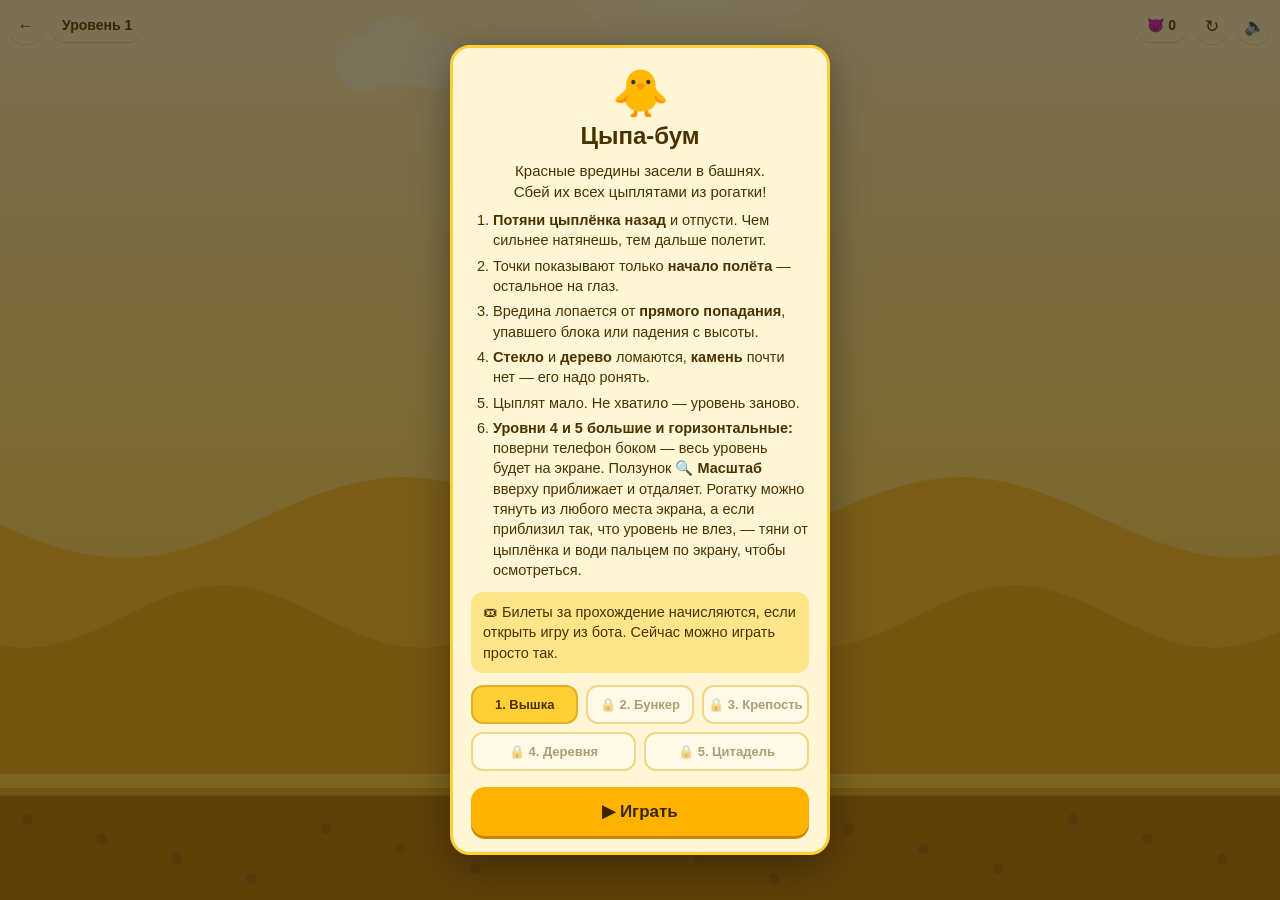
==== game.html @ 36e40406 "Add files via upload" ====
<!doctype html>
<html lang="ru">
<head>
<meta charset="utf-8">
<meta name="viewport" content="width=device-width, initial-scale=1, maximum-scale=1, user-scalable=no">
<title>Цыпа-бум · YooSkins</title>
<script src="https://telegram.org/js/telegram-web-app.js"></script>
<style>
  * { box-sizing: border-box; -webkit-tap-highlight-color: transparent; }
  html, body { margin: 0; height: 100%; overflow: hidden; background: #2b2008; color: #4a3200;
               font: 16px/1.4 -apple-system, "Segoe UI", Roboto, sans-serif; overscroll-behavior: none; }
  #stage { position: fixed; inset: 0; display: flex; align-items: center; justify-content: center; }
  #wrap { position: relative; }
  canvas { display: block; touch-action: none; }
  #hud { position: absolute; top: 8px; left: 8px; right: 8px; display: flex; gap: 6px; align-items: center;
         pointer-events: none; }
  #hud > * { pointer-events: auto; }
  .pill { background: rgba(255, 246, 214, .88); border-radius: 999px; padding: 6px 12px; font-weight: 700; font-size: 14px;
          box-shadow: 0 1px 0 rgba(120, 80, 0, .25); }
  .grow { flex: 1; }
  .zoom { position: absolute; top: 52px; left: 50%; transform: translateX(-50%); display: flex; align-items: center; gap: 6px;
          background: rgba(255, 246, 214, .9); border-radius: 999px; padding: 4px 6px; box-shadow: 0 1px 0 rgba(120, 80, 0, .25); }
  .zoom.hidden { display: none; }
  .zlabel { font-size: 13px; font-weight: 700; white-space: nowrap; }
  .zoom input { width: 120px; accent-color: #ffb300; touch-action: none; }
  .zbtn { width: 30px; height: 30px; border: 0; border-radius: 50%; background: #ffcf33; color: #3a2600; font-size: 20px;
          font-weight: 800; line-height: 1; padding: 0; }
  .ibtn { width: 36px; height: 36px; border: 0; border-radius: 50%; background: rgba(255, 246, 214, .88); font-size: 17px;
          color: #4a3200; box-shadow: 0 1px 0 rgba(120, 80, 0, .25); padding: 0; }
  /* The big levels are played sideways: on a phone held upright the game and its dialogs turn 90° clockwise,
     so the player turns the phone. The sizes come from resize(). */
  body.rot #wrap, body.rot #modal { position: fixed; inset: auto; left: 0; top: 0; width: var(--rw); height: var(--rh);
                                     transform-origin: 0 0; transform: translateX(var(--sw)) rotate(90deg); }
  #modal { position: fixed; inset: 0; background: rgba(43, 32, 8, .62); display: flex; align-items: center;
           justify-content: center; padding: 16px; z-index: 5; }
  #modal.hidden { display: none; }
  .card { width: 100%; max-width: 380px; max-height: 100%; overflow: auto; background: #fff6d6; border-radius: 20px;
          padding: 20px 18px 16px; box-shadow: 0 10px 40px rgba(0, 0, 0, .35); border: 3px solid #ffcf33; }
  .card h1 { margin: 0 0 6px; font-size: 24px; text-align: center; }
  .card p { margin: 8px 0; font-size: 15px; }
  .card ol { margin: 8px 0; padding-left: 22px; font-size: 14.5px; }
  .card li { margin-bottom: 5px; }
  .reward { background: #ffe58a; border-radius: 12px; padding: 10px 12px; font-size: 14.5px; margin: 12px 0; }
  .levels { display: flex; flex-wrap: wrap; gap: 8px; margin: 12px 0; }
  .levels button { flex: 1 1 28%; padding: 10px 4px; border-radius: 12px; border: 2px solid #e2b12a; background: #fff; color: #4a3200;
                   font-size: 13px; font-weight: 700; }
  .levels button.on { background: #ffcf33; }
  .levels button:disabled { opacity: .45; }
  .go { width: 100%; padding: 14px; border: 0; border-radius: 14px; background: #ffb300; color: #3a2600; font-size: 17px;
        font-weight: 800; box-shadow: 0 3px 0 #c98600; margin-top: 4px; }
  .go:active { transform: translateY(2px); box-shadow: 0 1px 0 #c98600; }
  .ghost { width: 100%; padding: 11px; border: 0; background: transparent; color: #8a6200; font-size: 15px; font-weight: 600;
           margin-top: 6px; }
  .big { font-size: 46px; text-align: center; line-height: 1.1; }
  .center { text-align: center; }
</style>
</head>
<body>
<div id="stage"><div id="wrap">
  <canvas id="cv"></canvas>
  <div id="hud">
    <button class="ibtn" id="back" aria-label="Назад">←</button>
    <div class="pill" id="lvl">Уровень 1</div>
    <div class="grow"></div>
    <div class="pill" id="foes">😈 0</div>
    <button class="ibtn" id="restart" aria-label="Заново">↻</button>
    <button class="ibtn" id="snd" aria-label="Звук">🔈</button>
  </div>
  <!-- Zoom for the big levels: a magnifier with − and + around a slider says what it does at a glance. -->
  <div id="zoom" class="zoom hidden">
    <button type="button" class="zbtn" id="zout" aria-label="Отдалить">−</button>
    <label class="zlabel" for="zrange">🔍 Масштаб</label>
    <input type="range" id="zrange" min="50" max="160" step="1" value="80" aria-label="Масштаб">
    <button type="button" class="zbtn" id="zin" aria-label="Приблизить">+</button>
  </div>
</div></div>
<div id="modal"><div class="card" id="card"></div></div>

<script>
"use strict";
// ============================================================================================
// «Цыпа-бум»: a slingshot game. Yellow chicks against red pests on five levels; the last two are wider
// than the screen and the camera moves over them.
// The physics is our own (boxes and circles, sequential impulses with warm starting), so the page
// needs no library. Game is pure logic; the renderer below only reads it.
// ============================================================================================

// ---------- world ----------
const W = 10, H = 13.4, GROUND = 12;                 // world units; the ground's top is y = GROUND; W: the narrow levels' width
const GRAV = 12, DT = 1 / 120, ITER = 8, SLOP = 0.01, BIAS = 0.2;
const ANCHOR = { x: 1.9, y: GROUND - 1.75 }, MAX_PULL = 1.5, V_MAX = 13.5;
const MAT = {
  wood:  { hp: 5,   dens: 2.2, slow: 0.6 },          // slow: speed a chick keeps after smashing through
  stone: { hp: 14,  dens: 5,   slow: 0.35 },
  glass: { hp: 1.6, dens: 1.6, slow: 0.85 },
};
const BIRD = { r: 0.3, m: 1.5 }, FOE = { r: 0.3, m: 0.6, hp: 2.6 };
const HIT_MIN = 1.2;                                 // approach speed below this never hurts

// ---------- physics ----------
const NONE = [];
let bodyIds = 0;
function makeBody(o) {
  const b = Object.assign({ id: ++bodyIds, x: 0, y: 0, ang: 0, vx: 0, vy: 0, av: 0, m: 0, fr: 0.6, hp: Infinity, dead: false }, o);
  let inertia;
  if (b.r) { b.rad = b.r; inertia = 0.5 * b.m * b.r * b.r; }
  else { b.hw = b.w / 2; b.hh = b.h / 2; b.rad = Math.hypot(b.hw, b.hh); inertia = b.m * (b.w * b.w + b.h * b.h) / 12; }
  b.im = b.m > 0 ? 1 / b.m : 0;                      // m = 0: static
  b.ii = b.im ? 1 / inertia : 0;
  return b;
}

// Contacts: {x, y, nx, ny (from A to B), sep, id}.
function circleCircle(A, B) {
  let dx = B.x - A.x, dy = B.y - A.y, d = Math.hypot(dx, dy);
  if (d >= A.r + B.r) return NONE;
  if (d < 1e-6) { dx = 0; dy = -1; d = 1; }
  const nx = dx / d, ny = dy / d;
  return [{ x: A.x + nx * A.r, y: A.y + ny * A.r, nx, ny, sep: d - A.r - B.r, id: 0, Pn: 0, Pt: 0 }];
}

function boxCircle(A, B) {
  const c = Math.cos(A.ang), s = Math.sin(A.ang), dx = B.x - A.x, dy = B.y - A.y;
  const lx = c * dx + s * dy, ly = -s * dx + c * dy;
  let qx = Math.max(-A.hw, Math.min(A.hw, lx)), qy = Math.max(-A.hh, Math.min(A.hh, ly));
  let nx, ny, sep;
  if (qx === lx && qy === ly) {                      // the centre is inside the box: out through the nearest face
    const ex = A.hw - Math.abs(lx), ey = A.hh - Math.abs(ly);
    if (ex < ey) { nx = lx < 0 ? -1 : 1; ny = 0; qx = nx * A.hw; sep = -ex - B.r; }
    else { nx = 0; ny = ly < 0 ? -1 : 1; qy = ny * A.hh; sep = -ey - B.r; }
  } else {
    const ex = lx - qx, ey = ly - qy, d = Math.hypot(ex, ey);
    if (d > B.r) return NONE;
    nx = ex / d; ny = ey / d; sep = d - B.r;
  }
  return [{ x: A.x + c * qx - s * qy, y: A.y + s * qx + c * qy, nx: c * nx - s * ny, ny: s * nx + c * ny, sep, id: 0, Pn: 0, Pt: 0 }];
}

function clip(pts, nx, ny, offset, tag) {
  const out = [], d0 = nx * pts[0].x + ny * pts[0].y - offset, d1 = nx * pts[1].x + ny * pts[1].y - offset;
  if (d0 <= 0) out.push(pts[0]);
  if (d1 <= 0) out.push(pts[1]);
  if (d0 * d1 < 0) {
    const t = d0 / (d0 - d1);
    out.push({ x: pts[0].x + t * (pts[1].x - pts[0].x), y: pts[0].y + t * (pts[1].y - pts[0].y), id: tag * 10 + (d0 > 0 ? pts[0].id : pts[1].id) });
  }
  return out;
}

// Box against box: the axis of least penetration, then the incident edge clipped to the reference face.
function boxBox(A, B) {
  const ca = Math.cos(A.ang), sa = Math.sin(A.ang), cb = Math.cos(B.ang), sb = Math.sin(B.ang);
  const dx = B.x - A.x, dy = B.y - A.y;
  const dAx = ca * dx + sa * dy, dAy = -sa * dx + ca * dy, dBx = cb * dx + sb * dy, dBy = -sb * dx + cb * dy;
  const c1 = Math.abs(ca * cb + sa * sb), c2 = Math.abs(sa * cb - ca * sb);
  const fAx = Math.abs(dAx) - A.hw - (c1 * B.hw + c2 * B.hh), fAy = Math.abs(dAy) - A.hh - (c2 * B.hw + c1 * B.hh);
  if (fAx > 0 || fAy > 0) return NONE;
  const fBx = Math.abs(dBx) - (c1 * A.hw + c2 * A.hh) - B.hw, fBy = Math.abs(dBy) - (c2 * A.hw + c1 * A.hh) - B.hh;
  if (fBx > 0 || fBy > 0) return NONE;

  let axis = 0, sep = fAx, nx = dAx > 0 ? ca : -ca, ny = dAx > 0 ? sa : -sa;
  if (fAy > 0.95 * sep + 0.01 * A.hh) { axis = 1; sep = fAy; nx = dAy > 0 ? -sa : sa; ny = dAy > 0 ? ca : -ca; }
  if (fBx > 0.95 * sep + 0.01 * B.hw) { axis = 2; sep = fBx; nx = dBx > 0 ? cb : -cb; ny = dBx > 0 ? sb : -sb; }
  if (fBy > 0.95 * sep + 0.01 * B.hh) { axis = 3; sep = fBy; nx = dBy > 0 ? -sb : sb; ny = dBy > 0 ? cb : -cb; }

  const ref = axis < 2 ? A : B, inc = axis < 2 ? B : A;
  const fnx = axis < 2 ? nx : -nx, fny = axis < 2 ? ny : -ny;
  const rc = Math.cos(ref.ang), rs = Math.sin(ref.ang);
  let front, snx, sny, sideH;
  if (axis % 2 === 0) { front = ref.x * fnx + ref.y * fny + ref.hw; snx = -rs; sny = rc; sideH = ref.hh; }
  else { front = ref.x * fnx + ref.y * fny + ref.hh; snx = rc; sny = rs; sideH = ref.hw; }
  const side = ref.x * snx + ref.y * sny;

  // The incident edge: the face of the other box that looks at the reference face.
  const ic = Math.cos(inc.ang), is = Math.sin(inc.ang);
  const lnx = -(ic * fnx + is * fny), lny = -(-is * fnx + ic * fny);
  let v;
  if (Math.abs(lnx) > Math.abs(lny)) v = lnx > 0 ? [[inc.hw, -inc.hh, 0], [inc.hw, inc.hh, 1]] : [[-inc.hw, inc.hh, 2], [-inc.hw, -inc.hh, 3]];
  else v = lny > 0 ? [[inc.hw, inc.hh, 1], [-inc.hw, inc.hh, 2]] : [[-inc.hw, -inc.hh, 3], [inc.hw, -inc.hh, 0]];
  let pts = v.map(([px, py, id]) => ({ x: inc.x + ic * px - is * py, y: inc.y + is * px + ic * py, id }));
  pts = clip(pts, -snx, -sny, -side + sideH, 1);
  if (pts.length < 2) return NONE;
  pts = clip(pts, snx, sny, side + sideH, 2);
  if (pts.length < 2) return NONE;

  const out = [];
  for (const p of pts) {
    const s = fnx * p.x + fny * p.y - front;
    if (s <= 0) out.push({ x: p.x - s * fnx, y: p.y - s * fny, nx, ny, sep: s, id: axis * 100 + p.id, Pn: 0, Pt: 0 });
  }
  return out;
}

class World {
  constructor() { this.bodies = []; this.arbs = new Map(); this.stamp = 0; }
  add(b) { this.bodies.push(b); return b; }
  remove(b) {
    this.bodies = this.bodies.filter((x) => x !== b);
    for (const [k, arb] of this.arbs) if (arb.a === b || arb.b === b) this.arbs.delete(k);
  }

  detect() {
    this.stamp++;
    const bs = this.bodies;
    for (let i = 0; i < bs.length; i++) for (let j = i + 1; j < bs.length; j++) {
      let a = bs[i], b = bs[j];
      if (!a.im && !b.im) continue;
      const dx = b.x - a.x, dy = b.y - a.y, rr = a.rad + b.rad;
      if (dx * dx + dy * dy > rr * rr) continue;
      if (a.r && !b.r) { const t = a; a = b; b = t; }                 // a box always goes first
      const cs = a.r ? circleCircle(a, b) : b.r ? boxCircle(a, b) : boxBox(a, b);
      if (!cs.length) continue;
      const key = a.id < b.id ? a.id * 65536 + b.id : b.id * 65536 + a.id;
      let arb = this.arbs.get(key);
      if (!arb) { arb = { a, b, cs, fr: Math.sqrt(a.fr * b.fr) }; this.arbs.set(key, arb); }
      else {
        // Warm start: a contact that is still there keeps its impulses, which is what holds stacks still.
        for (const c of cs) { const o = arb.cs.find((q) => q.id === c.id); if (o) { c.Pn = o.Pn; c.Pt = o.Pt; } }
        arb.cs = cs;
      }
      arb.stamp = this.stamp;
    }
    for (const [k, arb] of this.arbs) if (arb.stamp !== this.stamp) this.arbs.delete(k);
  }

  // Approach speed of every touching pair, before the solver removes it: this is what damage is counted from.
  impacts(cb) {
    for (const arb of this.arbs.values()) {
      const a = arb.a, b = arb.b;
      let s = 0;
      for (const c of arb.cs) {
        const r1x = c.x - a.x, r1y = c.y - a.y, r2x = c.x - b.x, r2y = c.y - b.y;
        const vn = (b.vx - b.av * r2y - a.vx + a.av * r1y) * c.nx + (b.vy + b.av * r2x - a.vy - a.av * r1x) * c.ny;
        if (-vn > s) s = -vn;
      }
      if (s > HIT_MIN) cb(a, b, s);
    }
  }

  solve() {
    const inv = 1 / DT;
    for (const b of this.bodies) if (b.im) { b.vy += GRAV * DT; b.av *= b.r ? 0.992 : 0.9995; }
    for (const arb of this.arbs.values()) {
      const a = arb.a, b = arb.b;
      for (const c of arb.cs) {
        const r1x = c.r1x = c.x - a.x, r1y = c.r1y = c.y - a.y, r2x = c.r2x = c.x - b.x, r2y = c.r2y = c.y - b.y;
        const rn1 = r1x * c.nx + r1y * c.ny, rn2 = r2x * c.nx + r2y * c.ny;
        c.mn = 1 / (a.im + b.im + a.ii * (r1x * r1x + r1y * r1y - rn1 * rn1) + b.ii * (r2x * r2x + r2y * r2y - rn2 * rn2));
        const tx = c.ny, ty = -c.nx, rt1 = r1x * tx + r1y * ty, rt2 = r2x * tx + r2y * ty;
        c.mt = 1 / (a.im + b.im + a.ii * (r1x * r1x + r1y * r1y - rt1 * rt1) + b.ii * (r2x * r2x + r2y * r2y - rt2 * rt2));
        c.bias = -BIAS * inv * Math.min(0, c.sep + SLOP);
        const px = c.Pn * c.nx + c.Pt * tx, py = c.Pn * c.ny + c.Pt * ty;
        a.vx -= a.im * px; a.vy -= a.im * py; a.av -= a.ii * (r1x * py - r1y * px);
        b.vx += b.im * px; b.vy += b.im * py; b.av += b.ii * (r2x * py - r2y * px);
      }
    }
    for (let it = 0; it < ITER; it++) for (const arb of this.arbs.values()) {
      const a = arb.a, b = arb.b;
      for (const c of arb.cs) {
        const { r1x, r1y, r2x, r2y, nx, ny } = c, tx = ny, ty = -nx;
        let dvx = b.vx - b.av * r2y - a.vx + a.av * r1y, dvy = b.vy + b.av * r2x - a.vy - a.av * r1x;
        let dPn = c.mn * (-(dvx * nx + dvy * ny) + c.bias);
        const pn0 = c.Pn; c.Pn = Math.max(pn0 + dPn, 0); dPn = c.Pn - pn0;
        let px = dPn * nx, py = dPn * ny;
        a.vx -= a.im * px; a.vy -= a.im * py; a.av -= a.ii * (r1x * py - r1y * px);
        b.vx += b.im * px; b.vy += b.im * py; b.av += b.ii * (r2x * py - r2y * px);
        dvx = b.vx - b.av * r2y - a.vx + a.av * r1y; dvy = b.vy + b.av * r2x - a.vy - a.av * r1x;
        let dPt = c.mt * -(dvx * tx + dvy * ty);
        const maxPt = arb.fr * c.Pn, pt0 = c.Pt; c.Pt = Math.max(-maxPt, Math.min(maxPt, pt0 + dPt)); dPt = c.Pt - pt0;
        px = dPt * tx; py = dPt * ty;
        a.vx -= a.im * px; a.vy -= a.im * py; a.av -= a.ii * (r1x * py - r1y * px);
        b.vx += b.im * px; b.vy += b.im * py; b.av += b.ii * (r2x * py - r2y * px);
      }
    }
    for (const b of this.bodies) if (b.im) { b.x += b.vx * DT; b.y += b.vy * DT; b.ang += b.av * DT; }
  }
}

// ---------- levels ----------
// Heights are above the ground. P: a post standing at `base`, B: a beam lying at `base`, C: a cube.
const P = (mat, x, base, h = 1.2) => [mat, x, base + h / 2, 0.24, h];
const B = (mat, x, base, w) => [mat, x, base + 0.12, w, 0.24];
const C = (mat, x, base, s = 0.5) => [mat, x, base + s / 2, s, s];
// Tuned by playing them with simulate(). Known wins, [angle, power] per chick:
//   1: [[2,0.89],[38,1]]   2: [[6,0.89],[18,0.78]]   3: [[26,1],[54,0.89],[50,0.89]]
//   4: [[17,1],[29,0.835],[8,0.78],[20,1],[41,1]]   5: [[80,0.829],[26,0.835],[35,1],[23,0.89],[17,0.835],[68,1]]
// Random shooting wins the small ones about one try in a hundred or less. Changing a level? Check it the same way.
const LEVELS = [
  { name: "Вышка", birds: 3,
    statics: [[4.4, 0, 0.5, 0.7], [8.7, 2.85, 1.6, 0.3]],              // x, bottom, width, height
    blocks: [P("wood", 5.4, 0), P("wood", 6.6, 0), B("wood", 6.0, 1.2, 1.7),
             P("stone", 5.5, 1.44), P("wood", 6.5, 1.44), B("wood", 6.0, 2.64, 1.5), C("stone", 6.0, 2.88),
             P("wood", 8.2, 3.15)],
    foes: [[6.0, 0], [6.0, 1.44], [8.95, 3.15]] },                     // x, height of the feet
  { name: "Бункер", birds: 4,
    statics: [[4.2, 0, 0.7, 1.2]],
    blocks: [P("stone", 5.0, 0), P("stone", 6.4, 0), B("wood", 5.7, 1.2, 1.9),
             P("stone", 5.2, 1.44), P("wood", 6.2, 1.44), B("wood", 5.7, 2.64, 1.5), C("stone", 5.7, 2.88),
             P("glass", 8.0, 0), P("glass", 8.8, 0), B("wood", 8.4, 1.2, 1.2),
             P("wood", 8.0, 1.44), P("wood", 8.8, 1.44), B("wood", 8.4, 2.64, 1.2), C("stone", 8.4, 2.88)],
    foes: [[5.7, 0], [5.7, 1.44], [8.4, 0], [8.4, 1.44]] },
  { name: "Крепость", birds: 4,
    statics: [[8.9, 0, 2.2, 3.0], [7.95, 3.0, 0.3, 0.5], [6.0, 3.25, 1.8, 0.3], [6.8, 0, 0.3, 1.4]],
    blocks: [P("stone", 8.55, 3.0), P("stone", 9.65, 3.0), B("wood", 9.1, 4.2, 1.5),
             P("wood", 5.6, 0), P("wood", 6.4, 0), B("wood", 6.0, 1.2, 1.2),
             C("stone", 4.8, 0), C("stone", 4.8, 0.5), C("stone", 4.8, 1.0), C("stone", 4.8, 1.5), C("stone", 4.8, 2.0), C("wood", 4.8, 2.5),
             C("glass", 5.6, 3.55)],
    foes: [[9.1, 3.0], [6.0, 1.44], [7.38, 0], [6.3, 3.55]] },
  // The big ones: two to three screens wide, three times the blocks and pests, a stronger slingshot to reach.
  { name: "Деревня", birds: 6, width: 22, power: 1.3,
    statics: [[12.0, 0, 2.6, 1.0], [21.2, 3.5, 1.2, 0.3]],
    blocks: [// a house
             P("wood", 6.8, 0), P("wood", 8.2, 0), B("wood", 7.5, 1.2, 1.7),
             P("glass", 6.9, 1.44), P("glass", 8.1, 1.44), B("wood", 7.5, 2.64, 1.5), C("stone", 7.5, 2.88),
             // a three-storey tower on the hill
             P("stone", 11.2, 1.0), P("stone", 12.8, 1.0), B("wood", 12.0, 2.2, 1.9),
             P("stone", 11.4, 2.44), P("wood", 12.6, 2.44), B("wood", 12.0, 3.64, 1.5),
             P("wood", 11.6, 3.88, 1.0), P("wood", 12.4, 3.88, 1.0), B("wood", 12.0, 4.88, 1.1), C("glass", 12.0, 5.12),
             // a long hall with a stone roof beam
             P("wood", 16.2, 0), P("stone", 17.4, 0), P("wood", 18.6, 0), P("stone", 19.8, 0),
             B("wood", 16.8, 1.2, 1.5), B("wood", 19.2, 1.2, 1.5), B("stone", 18.0, 1.44, 3.9),
             P("glass", 16.8, 1.68), P("glass", 19.2, 1.68), B("wood", 18.0, 2.88, 3.0), C("stone", 18.0, 3.12)],
    foes: [[7.5, 0], [7.5, 1.44], [12.0, 1.0], [12.0, 2.44], [12.0, 3.88],
           [16.8, 0], [19.2, 0], [18.0, 1.68], [21.2, 3.8]] },
  { name: "Цитадель", birds: 7, width: 25, power: 1.3,
    statics: [[13.0, 0, 4.0, 0.6], [18.9, 0, 0.6, 2.2], [18.9, 2.2, 1.8, 0.3]],
    blocks: [// the outer wall and a shelter behind it
             C("stone", 6.5, 0), C("stone", 6.5, 0.5), C("stone", 6.5, 1.0), C("stone", 6.5, 1.5), B("wood", 6.5, 2.0, 0.9),
             P("wood", 7.1, 0, 0.9), P("wood", 8.1, 0, 0.9), B("wood", 7.6, 0.9, 1.3),
             // the keep: three floors on a stone base
             P("stone", 11.3, 0.6), P("stone", 12.4, 0.6), P("wood", 13.6, 0.6), P("stone", 14.7, 0.6),
             B("stone", 11.85, 1.8, 1.35), B("stone", 14.15, 1.8, 1.35), B("wood", 13.0, 2.04, 3.6),
             P("wood", 11.6, 2.28), P("glass", 12.6, 2.28), P("glass", 13.4, 2.28), P("wood", 14.4, 2.28),
             B("wood", 12.1, 3.48, 1.2), B("wood", 13.9, 3.48, 1.2), B("stone", 13.0, 3.72, 3.0),
             P("stone", 12.4, 3.96), P("stone", 13.6, 3.96), B("wood", 13.0, 5.16, 1.5), C("glass", 13.0, 5.4),
             // a stone block hiding a pest in the gap
             C("stone", 16.4, 0), C("stone", 16.4, 0.5),
             // a lookout on the pillar
             P("wood", 18.3, 2.5), P("wood", 19.5, 2.5), B("stone", 18.9, 3.7, 1.5),
             // the back hut
             P("wood", 21.6, 0), P("wood", 23.0, 0), B("wood", 22.3, 1.2, 1.7), C("stone", 21.8, 1.44), C("stone", 22.8, 1.44)],
    foes: [[6.5, 2.24], [7.6, 0], [11.85, 0.6], [13.0, 0.6], [14.15, 0.6], [12.1, 2.28], [13.9, 2.28], [13.0, 3.96],
           [17.0, 0], [18.9, 2.5], [22.3, 0]] },
];

// ---------- game logic ----------
class Game {
  constructor(idx) {
    const L = LEVELS[idx];
    this.idx = idx; this.t = 0; this.state = "play";
    this.width = L.width || W;                       // a wide level is longer than the screen
    this.vmax = V_MAX * (L.power || 1);              // and has a stronger slingshot to reach its far end
    this.world = new World(); this.blocks = []; this.foes = []; this.birds = []; this.statics = [];
    this.birdsLeft = L.birds; this.lastLaunch = -9; this.events = []; this.dead = [];
    this.calm = 0; this.over = 0; this.winT = 0;
    const w = this.world;
    w.add(makeBody({ kind: "ground", x: this.width / 2, y: GROUND + 1, w: this.width + 12, h: 2, fr: 0.8 }));
    for (const [x, bottom, bw, bh] of L.statics) this.statics.push(w.add(makeBody({ kind: "ledge", x, y: GROUND - bottom - bh / 2, w: bw, h: bh, fr: 0.8 })));
    for (const [mat, x, gy, bw, bh] of L.blocks) {
      const m = MAT[mat];
      this.blocks.push(w.add(makeBody({ kind: "block", mat, x, y: GROUND - gy, w: bw, h: bh, m: bw * bh * m.dens, hp: m.hp, maxHp: m.hp })));
    }
    for (const [x, base] of L.foes) this.foes.push(w.add(makeBody({ kind: "foe", x, y: GROUND - base - FOE.r, r: FOE.r, m: FOE.m, hp: FOE.hp, maxHp: FOE.hp })));
    // Let the towers settle before the first shot; nothing gets hurt while they do.
    for (let i = 0; i < 120; i++) { w.detect(); w.solve(); }
    for (const b of w.bodies) { b.vx = b.vy = b.av = 0; }
  }

  canShoot() { return this.state === "play" && this.birdsLeft > 0 && this.t - this.lastLaunch > 0.6 && this.birds.every((b) => b.hitAt); }

  launch(vx, vy, x, y) {
    if (!this.canShoot()) return null;
    this.birdsLeft--; this.lastLaunch = this.t;
    const bird = this.world.add(makeBody({ kind: "bird", x, y: Math.min(y, GROUND - BIRD.r - 0.02), r: BIRD.r, m: BIRD.m, fr: 0.5, vx, vy, slowFor: 0 }));
    this.birds.push(bird);
    this.events.push({ type: "launch", x, y });
    return bird;
  }

  hit(a, b, s) {
    const base = (s - HIT_MIN) / (a.im + b.im);
    this.hurt(a, base, b); this.hurt(b, base, a);
    if (s > 2.5) this.events.push({ type: "hit", s, x: (a.r ? a.x : b.x), y: (a.r ? a.y : b.y) });
  }

  hurt(x, d, other) {
    if (x.hp === Infinity || x.dead) return;
    if (!other.im) d *= 0.6;                          // the ground is softer than a flying chick
    x.hp -= d;
    if (x.hp > 0) return;
    x.dead = true; this.dead.push(x);
    if (x.kind === "block" && other.im) { const k = MAT[x.mat].slow; other.vx *= k; other.vy *= k; }  // smashing through costs speed
  }

  kill(x) {
    this.world.remove(x);
    if (x.kind === "block") { this.blocks = this.blocks.filter((q) => q !== x); this.events.push({ type: "break", x: x.x, y: x.y, mat: x.mat, w: x.w, h: x.h }); }
    else if (x.kind === "foe") { this.foes = this.foes.filter((q) => q !== x); this.events.push({ type: "pop", x: x.x, y: x.y }); }
    else if (x.kind === "bird") { this.birds = this.birds.filter((q) => q !== x); this.events.push({ type: "poof", x: x.x, y: x.y }); }
  }

  maxSpeed() {
    let m = 0;
    for (const b of this.world.bodies) if (b.im) { const s = Math.abs(b.vx) + Math.abs(b.vy) + Math.abs(b.av) * 0.3; if (s > m) m = s; }
    return m;
  }

  step() {
    if (this.state !== "play") return;
    const w = this.world;
    this.t += DT;
    w.detect();
    for (const arb of w.arbs.values()) {
      if (arb.a.kind === "bird" && !arb.a.hitAt) arb.a.hitAt = this.t;
      if (arb.b.kind === "bird" && !arb.b.hitAt) arb.b.hitAt = this.t;
    }
    w.impacts((a, b, s) => this.hit(a, b, s));
    // Broken things leave before the solver runs, so a chick flies on through what it smashed.
    if (this.dead.length) { for (const x of this.dead) this.kill(x); this.dead = []; }
    w.solve();
    // Rolling resistance: a pest that has almost stopped stops, instead of creeping off its ledge for half a minute.
    for (const f of this.foes) if (Math.abs(f.vx) + Math.abs(f.av * f.r) < 0.25 && Math.abs(f.vy) < 0.25) { f.vx *= 0.85; f.av *= 0.85; }

    for (const b of w.bodies) {
      if (!b.im) continue;
      const out = b.x < -1.5 || b.x > this.width + 1.5 || b.y > H + 1;
      if (b.kind === "bird") {
        if (b.hitAt) b.slowFor = Math.hypot(b.vx, b.vy) < 0.4 ? b.slowFor + DT : 0;
        if (out || (b.hitAt && (this.t - b.hitAt > 5 || b.slowFor > 0.8))) this.dead.push(b);
      } else if (out) this.dead.push(b);
    }
    if (this.dead.length) { for (const x of this.dead) this.kill(x); this.dead = []; }

    if (!this.foes.length) { this.winT += DT; if (this.winT > 1) this.state = "won"; return; }
    if (!this.birdsLeft && !this.birds.length) {
      this.over += DT;
      this.calm = this.maxSpeed() < 0.25 ? this.calm + DT : 0;
      if (this.calm > 1 || this.over > 7) this.state = "lost";
    }
  }
}

// A shot by angle (degrees above the horizon) and power 0..1, the way the slingshot gives it.
function shotOf(deg, power, vmax = V_MAX) {
  const a = deg * Math.PI / 180, c = Math.cos(a), s = Math.sin(a);
  return { vx: c * power * vmax, vy: -s * power * vmax, x: ANCHOR.x - c * power * MAX_PULL, y: ANCHOR.y + s * power * MAX_PULL };
}

// Plays a level without drawing: used to check that the levels can be won (and are not too easy).
function simulate(idx, shots) {
  const g = new Game(idx);
  for (const [deg, power] of shots) {
    if (g.state !== "play" || !g.birdsLeft) break;
    for (let i = 0; i < 240 && !g.canShoot(); i++) g.step();
    const s = shotOf(deg, power, g.vmax);
    g.launch(s.vx, s.vy, s.x, s.y);
    let calm = 0;
    for (let i = 0; i < 120 * 14 && g.state === "play"; i++) {
      g.step();
      if (!g.birds.length) { calm = g.maxSpeed() < 0.25 ? calm + 1 : 0; if (calm > 90) break; }
    }
  }
  for (let i = 0; i < 120 * 9 && g.state === "play" && !g.birdsLeft; i++) g.step();
  return { state: g.state, foes: g.foes.length, blocks: g.blocks.length, birdsLeft: g.birdsLeft };
}
window.__sim = { simulate, LEVELS, Game };

// ============================================================================================
// Page: Telegram, the bot's API, sound, drawing, input.
// ============================================================================================
const tg = window.Telegram && window.Telegram.WebApp;
const inTelegram = Boolean(tg && tg.platform && tg.platform !== "unknown");
const $ = (id) => document.getElementById(id);
const params = new URLSearchParams(location.search);
const BOT = params.get("bot") || "YooStonkBot";

// The bot's address, the same rule as on the main page: only our own kinds of address are accepted.
const DEFAULT_API = "https://posh-cauterize-buffing.ngrok-free.dev";
const API_HOSTS = [/\.ngrok-free\.(dev|app)$/, /\.ngrok\.(app|io|dev)$/, /\.duckdns\.org$/];
const API = (() => {
  try {
    const u = new URL(params.get("api") || DEFAULT_API);
    if (u.protocol === "https:" && !u.username && !u.password && API_HOSTS.some((re) => re.test(u.hostname))) return u.origin;
  } catch (e) { /* not an address: use the default */ }
  return DEFAULT_API;
})();
const signed = Boolean(inTelegram && tg.initData);

// state: what the bot knows (is there a giveaway, how far the player got in it, were the tickets given). null: no answer.
async function api(action, level) {
  if (!signed) return null;
  const ctrl = new AbortController(), timer = setTimeout(() => ctrl.abort(), 8000);
  try {
    const r = await fetch(API + "/api/game", {
      method: "POST", signal: ctrl.signal,
      headers: { "Content-Type": "application/json", "ngrok-skip-browser-warning": "1" },
      body: JSON.stringify({ initData: tg.initData, action, level }),
    });
    const data = await r.json();
    return data && !data.error ? data : null;
  } catch (e) {
    return null;
  } finally {
    clearTimeout(timer);
  }
}

const store = {
  get(key, def) { try { const v = localStorage.getItem(key); return v === null ? def : v; } catch (e) { return def; } },
  set(key, value) { try { localStorage.setItem(key, value); } catch (e) { /* private mode: the game works without it */ } },
};

// ---------- sound: a barely audible generated tune and soft effects, one switch for both ----------
const AUDIO = (() => {
  let ctx = null, music = null, sfx = null, timer = null, beat = 0, lastHit = 0;
  let on = store.get("cb_sound", "1") !== "0";
  const NOTES = [261.63, 293.66, 329.63, 392.0, 440.0, 523.25, 587.33];     // C major pentatonic
  function tone(bus, freq, at, dur, gain, type = "sine", to = null) {
    const o = ctx.createOscillator(), g = ctx.createGain();
    o.type = type; o.frequency.setValueAtTime(freq, at);
    if (to) o.frequency.exponentialRampToValueAtTime(to, at + dur);
    g.gain.setValueAtTime(0.0001, at);
    g.gain.linearRampToValueAtTime(gain, at + Math.min(0.4, dur * 0.3));
    g.gain.exponentialRampToValueAtTime(0.0001, at + dur);
    o.connect(g); g.connect(bus); o.start(at); o.stop(at + dur + 0.05);
  }
  function tick() {
    if (!ctx || ctx.state !== "running") return;
    const at = ctx.currentTime + 0.05;
    if (beat % 4 === 0) tone(music, beat % 8 === 0 ? 130.81 : 110, at, 7, 0.5);                // a slow low drone
    if (Math.random() < 0.8) tone(music, NOTES[Math.floor(Math.random() * NOTES.length)], at, 3.4, 0.6);
    if (Math.random() < 0.25) tone(music, NOTES[Math.floor(Math.random() * 4)] * 2, at + 0.9, 2.6, 0.3);
    beat++;
  }
  function start() {
    if (ctx) { if (on) ctx.resume(); return; }
    const AC = window.AudioContext || window.webkitAudioContext;
    if (!AC) return;
    ctx = new AC();
    music = ctx.createGain(); music.gain.value = 0.028;       // background: almost not there
    sfx = ctx.createGain(); sfx.gain.value = 0.16;
    const soft = ctx.createBiquadFilter(); soft.type = "lowpass"; soft.frequency.value = 1400;
    music.connect(soft); soft.connect(ctx.destination); sfx.connect(ctx.destination);
    timer = setInterval(tick, 1700);
    if (!on) ctx.suspend(); else tick();
  }
  function play(kind, power = 1) {
    if (!ctx || !on || ctx.state !== "running") return;
    const at = ctx.currentTime;
    if (kind === "launch") tone(sfx, 520, at, 0.22, 0.5, "sine", 170);
    else if (kind === "pop") { tone(sfx, 320, at, 0.14, 0.7, "sine", 760); tone(sfx, 900, at + 0.05, 0.1, 0.25, "triangle"); }
    else if (kind === "break") tone(sfx, power, at, 0.13, 0.5, "square", power * 0.5);
    else if (kind === "poof") tone(sfx, 240, at, 0.18, 0.3, "sine", 120);
    else if (kind === "hit") { if (at - lastHit < 0.07) return; lastHit = at; tone(sfx, 95, at, 0.12, Math.min(0.9, 0.2 + power * 0.07), "triangle", 60); }
    else if (kind === "win") [523.25, 659.25, 783.99, 1046.5].forEach((f, i) => tone(sfx, f, at + i * 0.12, 0.35, 0.5, "triangle"));
    else if (kind === "lose") [392, 329.63, 261.63].forEach((f, i) => tone(sfx, f, at + i * 0.18, 0.4, 0.4, "sine"));
  }
  function toggle() {
    on = !on; store.set("cb_sound", on ? "1" : "0");
    if (ctx) { if (on) ctx.resume(); else ctx.suspend(); }
    return on;
  }
  document.addEventListener("visibilitychange", () => { if (ctx) { if (document.hidden) ctx.suspend(); else if (on) ctx.resume(); } });
  return { start, play, toggle, isOn: () => on };
})();

// ---------- drawing ----------
const cv = $("cv"), cx = cv.getContext("2d");
let scale = 30, skyTop = 0, viewW = W, dpr = 1, game = null, paused = true, drag = null, trail = [], oldTrail = [], parts = [], ended = false, lastTs = 0, acc = 0;
const BIG_VIEW_H = 9.4;       // world height a big level shows at least: its tallest tower and some sky
const PULL_PX = 120;          // on a big level (drawn small) the full pull takes this many screen pixels of finger
const ZOOM_MIN = 0.5, ZOOM_MAX = 1.6, ZOOM_STEP = 0.1;
let zoom = Math.min(ZOOM_MAX, Math.max(ZOOM_MIN, parseFloat(store.get("cb_zoom", "0.8")) || 0.8));   // big levels; remembered
let menu = true;              // the level list is up: always upright
let rotated = false;          // a big level on an upright phone: drawn turned 90°, the player turns the phone

// Is the phone itself upright? Asked of the device, not of the window: Telegram first opens the game in a
// half-height sheet that can be wider than tall, and the big level must turn at once, not after it expands.
function phoneUpright() {
  const type = screen.orientation && screen.orientation.type;
  if (type) return type.startsWith("portrait");
  if (typeof window.orientation === "number") return Math.abs(window.orientation) !== 90;
  return innerHeight > innerWidth;
}

function resize() {
  rotated = Boolean(!menu && game && game.width > W && phoneUpright());
  document.body.classList.toggle("rot", rotated);
  const vw = rotated ? innerHeight : innerWidth, vh = rotated ? innerWidth : innerHeight;   // the game's own screen
  const st = document.body.style;
  st.setProperty("--rw", vw + "px"); st.setProperty("--rh", vh + "px"); st.setProperty("--sw", innerWidth + "px");
  // A big level fits whole: its full width, and at least BIG_VIEW_H of height above the ground's bottom (the towers
  // and the sky over them), so there is nothing to scroll. The small ones: upright a phone sees W units across;
  // sideways it sees 10 units of height, the lower part of the sky.
  // The player's zoom scales that: 1 is "fits exactly", less shows more around it, more zooms in (then the camera moves).
  const big = Boolean(!menu && game && game.width > W);
  if (big) scale = Math.min(vw / (game.width + 0.4), vh / BIG_VIEW_H) * zoom;
  else scale = Math.min(vw / W, vh / (vw > vh ? 10 : H));
  $("zoom").classList.toggle("hidden", !big);
  skyTop = H - vh / scale;                           // the top of the screen in world units
  viewW = vw / scale;
  dpr = Math.min(window.devicePixelRatio || 1, 2.5);
  cv.style.width = vw + "px"; cv.style.height = vh + "px";
  cv.width = Math.round(vw * dpr); cv.height = Math.round(vh * dpr);
  CAM.clamp();
}

// A touch in the game's own screen pixels: turned back when the game is drawn turned.
function screenPoint(e) {
  if (rotated) return { x: e.clientY, y: innerWidth - e.clientX };
  const r = cv.getBoundingClientRect();
  return { x: e.clientX - r.left, y: e.clientY - r.top };
}

// ---------- camera: a wide level is shown a screen at a time ----------
// At the start it flies over the whole level and back to the slingshot; it follows a chick in flight,
// returns to the slingshot when the next one is ready; a finger dragged away from the slingshot looks around.
const CAM = {
  x: 0, intro: 0, introFrom: 0, lookedAt: -9, goneAt: -9, hadBird: false,
  wide() { return game && game.width > viewW + 0.01; },
  max() { return game ? Math.max(0, game.width - viewW) : 0; },
  clamp() { this.x = this.wide() ? Math.max(0, Math.min(this.max(), this.x)) : (game ? (game.width - viewW) / 2 : 0); },
  start() { this.lookedAt = -9; this.goneAt = -9; this.hadBird = false; this.intro = this.wide() ? 3.4 : 0; this.x = this.max(); this.clamp(); },
  skip() { this.intro = 0; },
  update(dt, now) {
    if (!this.wide()) { this.clamp(); return; }
    if (this.intro > 0) {                            // hold on the castle a moment, then glide to the slingshot
      this.intro = Math.max(0, this.intro - dt);
      const k = Math.min(1, Math.max(0, (2.2 - this.intro) / 2.2));
      this.x = this.max() * (1 - k * k * (3 - 2 * k));
      return;
    }
    const bird = game.birds[game.birds.length - 1];
    if (this.hadBird && !bird) this.goneAt = now;
    this.hadBird = Boolean(bird);
    let target = this.x;
    if (bird) target = bird.x - viewW * 0.38;
    else if (game.canShoot() && now - this.goneAt > 1.6 && now - this.lookedAt > 2.5) target = 0;
    if (drag && drag.pan) target = this.x;
    this.x += (target - this.x) * Math.min(1, dt * (bird ? 6 : 3));
    this.clamp();
  },
};

function rr(x, y, w, h, r) {
  cx.beginPath(); cx.moveTo(x + r, y); cx.arcTo(x + w, y, x + w, y + h, r); cx.arcTo(x + w, y + h, x, y + h, r);
  cx.arcTo(x, y + h, x, y, r); cx.arcTo(x, y, x + w, y, r); cx.closePath();
}

// Drawn in world units with the camera applied; the sun stays put on the screen, clouds and hills move slower
// than the ground, so a wide level feels deep.
function drawBack(t) {
  const x0 = CAM.x, x1 = CAM.x + viewW;
  const sky = cx.createLinearGradient(0, skyTop, 0, GROUND);
  sky.addColorStop(0, "#fff7cf"); sky.addColorStop(0.55, "#ffe680"); sky.addColorStop(1, "#ffd24a");
  cx.fillStyle = sky; cx.fillRect(x0, skyTop, viewW, H - skyTop);
  // sun
  cx.save(); cx.translate(x0 + Math.min(viewW - 2.3, 7.7), 2.6);
  cx.fillStyle = "rgba(255, 255, 255, .35)"; cx.beginPath(); cx.arc(0, 0, 1.5, 0, 7); cx.fill();
  cx.fillStyle = "#fffbe6"; cx.beginPath(); cx.arc(0, 0, 0.95, 0, 7); cx.fill();
  cx.restore();
  // clouds
  cx.fillStyle = "rgba(255, 253, 240, .8)";
  for (const [c0, y, s, v] of [[1.5, 2.2, 1, 0.05], [5.5, 4.1, 0.75, 0.035], [8.5, 5.6, 0.6, 0.06]]) {
    const span = viewW + 3, off = ((c0 + t * v - CAM.x * 0.3) % span + span) % span;
    const x = x0 + off - 1.5;
    cx.beginPath(); cx.arc(x, y, 0.42 * s, 0, 7); cx.arc(x + 0.5 * s, y - 0.18 * s, 0.52 * s, 0, 7); cx.arc(x + 1.05 * s, y, 0.4 * s, 0, 7); cx.fill();
  }
  // hills
  for (const [base, amp, len, color, par] of [[9.6, 0.9, 3.1, "#ffc233", 0.5], [10.6, 0.7, 2.2, "#f2ad1c", 0.75]]) {
    cx.fillStyle = color; cx.beginPath(); cx.moveTo(x0, GROUND);
    for (let x = x0; x <= x1 + 0.25; x += 0.25) {
      const hx = x - CAM.x * (1 - par);
      cx.lineTo(x, base - Math.sin(hx / len * Math.PI + base) * amp * 0.5 - amp * 0.5);
    }
    cx.lineTo(x1 + 0.25, GROUND); cx.closePath(); cx.fill();
  }
  // ground
  cx.fillStyle = "#b9770e"; cx.fillRect(x0, GROUND, viewW, H - GROUND);
  cx.fillStyle = "#ffd84d"; cx.fillRect(x0, GROUND, viewW, 0.16);
  cx.fillStyle = "#e9b423"; cx.fillRect(x0, GROUND + 0.16, viewW, 0.08);
  cx.fillStyle = "rgba(90, 50, 0, .22)";
  for (let i = Math.floor(x0 / 0.83) - 1; i * 0.83 < x1 + 1; i++) {
    const k = ((i % 14) + 14) % 14;
    cx.beginPath(); cx.arc(i * 0.83 + 0.3, GROUND + 0.5 + (k * 37 % 7) * 0.11, 0.06, 0, 7); cx.fill();
  }
}

function drawLedge(b) {
  cx.fillStyle = "#a9690f"; rr(b.x - b.hw, b.y - b.hh, b.w, b.h, 0.06); cx.fill();
  cx.fillStyle = "#ffd84d"; rr(b.x - b.hw, b.y - b.hh, b.w, 0.12, 0.06); cx.fill();
}

const SKIN = {
  wood: ["#e3a336", "#8f5c12", "#c4841f"], stone: ["#a39a8a", "#5f5747", "#8a8172"], glass: ["rgba(255, 250, 215, .62)", "#d9b93c", "rgba(255, 255, 255, .7)"],
};
function drawBlock(b) {
  const [fill, stroke, line] = SKIN[b.mat];
  cx.save(); cx.translate(b.x, b.y); cx.rotate(b.ang);
  cx.fillStyle = fill; cx.strokeStyle = stroke; cx.lineWidth = 0.035;
  rr(-b.hw, -b.hh, b.w, b.h, 0.04); cx.fill(); cx.stroke();
  cx.strokeStyle = line; cx.lineWidth = 0.02; cx.beginPath();
  if (b.mat === "glass") { cx.moveTo(-b.hw * 0.5, -b.hh * 0.7); cx.lineTo(b.hw * 0.1, -b.hh * 0.7); }
  else if (b.w > b.h) { cx.moveTo(-b.hw * 0.8, -b.hh * 0.3); cx.lineTo(b.hw * 0.8, -b.hh * 0.3); cx.moveTo(-b.hw * 0.6, b.hh * 0.35); cx.lineTo(b.hw * 0.7, b.hh * 0.35); }
  else { cx.moveTo(-b.hw * 0.3, -b.hh * 0.8); cx.lineTo(-b.hw * 0.3, b.hh * 0.8); cx.moveTo(b.hw * 0.35, -b.hh * 0.6); cx.lineTo(b.hw * 0.35, b.hh * 0.7); }
  cx.stroke();
  if (b.hp < b.maxHp * 0.62) {                       // cracks
    cx.strokeStyle = stroke; cx.lineWidth = 0.025; cx.beginPath();
    cx.moveTo(-b.hw * 0.7, -b.hh * 0.2); cx.lineTo(-b.hw * 0.1, b.hh * 0.1); cx.lineTo(b.hw * 0.2, -b.hh * 0.3); cx.lineTo(b.hw * 0.75, b.hh * 0.25);
    if (b.hp < b.maxHp * 0.3) { cx.moveTo(-b.hw * 0.1, b.hh * 0.1); cx.lineTo(-b.hw * 0.3, b.hh * 0.8); }
    cx.stroke();
  }
  cx.restore();
}

function drawBird(x, y, ang, r, look = 0) {
  cx.save(); cx.translate(x, y); cx.rotate(ang);
  cx.fillStyle = "#f0a800";                          // tail and tuft
  cx.beginPath(); cx.moveTo(-r * 0.8, 0); cx.lineTo(-r * 1.45, -r * 0.35); cx.lineTo(-r * 1.3, r * 0.05); cx.lineTo(-r * 1.45, r * 0.4); cx.closePath(); cx.fill();
  cx.beginPath(); cx.moveTo(-r * 0.15, -r * 0.9); cx.lineTo(-r * 0.3, -r * 1.45); cx.lineTo(r * 0.05, -r * 1.1); cx.lineTo(r * 0.2, -r * 1.5); cx.lineTo(r * 0.3, -r * 0.85); cx.closePath(); cx.fill();
  const g = cx.createRadialGradient(-r * 0.3, -r * 0.35, r * 0.1, 0, 0, r);
  g.addColorStop(0, "#fff06a"); g.addColorStop(1, "#ffcc12");
  cx.fillStyle = g; cx.strokeStyle = "#b98300"; cx.lineWidth = 0.035;
  cx.beginPath(); cx.arc(0, 0, r, 0, 7); cx.fill(); cx.stroke();
  cx.fillStyle = "#fff3b0"; cx.beginPath(); cx.ellipse(-r * 0.05, r * 0.45, r * 0.55, r * 0.38, 0, 0, 7); cx.fill();   // belly
  cx.fillStyle = "#fff";
  cx.beginPath(); cx.arc(r * 0.18, -r * 0.2, r * 0.27, 0, 7); cx.arc(r * 0.62, -r * 0.2, r * 0.22, 0, 7); cx.fill();
  cx.fillStyle = "#2b1a00";
  cx.beginPath(); cx.arc(r * 0.26 + look * r * 0.05, -r * 0.18, r * 0.11, 0, 7); cx.arc(r * 0.68 + look * r * 0.04, -r * 0.18, r * 0.1, 0, 7); cx.fill();
  cx.strokeStyle = "#7a4a00"; cx.lineWidth = 0.05; cx.lineCap = "round";                                               // brows
  cx.beginPath(); cx.moveTo(-r * 0.1, -r * 0.62); cx.lineTo(r * 0.42, -r * 0.42); cx.moveTo(r * 0.5, -r * 0.42); cx.lineTo(r * 0.88, -r * 0.55); cx.stroke();
  cx.fillStyle = "#ff8a1f"; cx.strokeStyle = "#b85600"; cx.lineWidth = 0.025;                                           // beak
  cx.beginPath(); cx.moveTo(r * 0.55, r * 0.08); cx.lineTo(r * 1.3, r * 0.22); cx.lineTo(r * 0.55, r * 0.42); cx.closePath(); cx.fill(); cx.stroke();
  cx.restore();
}

function drawFoe(b, t) {
  const r = b.r, hurt = b.hp < b.maxHp * 0.6, blink = Math.sin(t * 1.3 + b.id) > 0.985;
  cx.save(); cx.translate(b.x, b.y); cx.rotate(b.ang);
  cx.fillStyle = "#b3241a";                          // horns
  cx.beginPath(); cx.moveTo(-r * 0.75, -r * 0.6); cx.lineTo(-r * 0.7, -r * 1.3); cx.lineTo(-r * 0.3, -r * 0.88); cx.closePath(); cx.fill();
  cx.beginPath(); cx.moveTo(r * 0.75, -r * 0.6); cx.lineTo(r * 0.7, -r * 1.3); cx.lineTo(r * 0.3, -r * 0.88); cx.closePath(); cx.fill();
  const g = cx.createRadialGradient(-r * 0.3, -r * 0.35, r * 0.1, 0, 0, r);
  g.addColorStop(0, "#ff6b57"); g.addColorStop(1, "#e2301f");
  cx.fillStyle = g; cx.strokeStyle = "#8f150c"; cx.lineWidth = 0.035;
  cx.beginPath(); cx.arc(0, 0, r, 0, 7); cx.fill(); cx.stroke();
  cx.fillStyle = "rgba(255, 190, 170, .5)"; cx.beginPath(); cx.arc(-r * 0.62, r * 0.2, r * 0.16, 0, 7); cx.arc(r * 0.62, r * 0.2, r * 0.16, 0, 7); cx.fill();
  if (blink) {
    cx.strokeStyle = "#4a0a05"; cx.lineWidth = 0.04; cx.beginPath();
    cx.moveTo(-r * 0.55, -r * 0.12); cx.lineTo(-r * 0.15, -r * 0.12); cx.moveTo(r * 0.15, -r * 0.12); cx.lineTo(r * 0.55, -r * 0.12); cx.stroke();
  } else {
    cx.fillStyle = "#fff"; cx.beginPath(); cx.arc(-r * 0.34, -r * 0.12, r * 0.24, 0, 7); cx.arc(r * 0.34, -r * 0.12, r * 0.24, 0, 7); cx.fill();
    cx.fillStyle = "#2b0500"; cx.beginPath();
    cx.arc(-r * 0.3, -r * (hurt ? 0.02 : 0.1), r * 0.1, 0, 7); cx.arc(r * 0.3, -r * (hurt ? 0.2 : 0.1), r * 0.1, 0, 7); cx.fill();
  }
  cx.strokeStyle = "#5e0d06"; cx.lineWidth = 0.06; cx.lineCap = "round";     // brows
  cx.beginPath(); cx.moveTo(-r * 0.68, -r * 0.52); cx.lineTo(-r * 0.12, -r * 0.3); cx.moveTo(r * 0.68, -r * 0.52); cx.lineTo(r * 0.12, -r * 0.3); cx.stroke();
  cx.fillStyle = "#5e0d06"; cx.beginPath();                                   // mouth
  if (hurt) cx.ellipse(0, r * 0.5, r * 0.2, r * 0.24, 0, 0, 7); else { cx.moveTo(-r * 0.42, r * 0.38); cx.quadraticCurveTo(0, r * 0.2, r * 0.42, r * 0.38); cx.quadraticCurveTo(0, r * 0.82, -r * 0.42, r * 0.38); }
  cx.fill();
  if (!hurt) { cx.fillStyle = "#fff"; cx.fillRect(-r * 0.2, r * 0.33, r * 0.15, r * 0.14); cx.fillRect(r * 0.06, r * 0.33, r * 0.15, r * 0.14); }
  cx.restore();
}

const FORK = [{ x: ANCHOR.x - 0.2, y: ANCHOR.y - 0.12 }, { x: ANCHOR.x + 0.2, y: ANCHOR.y - 0.12 }];
function drawSling(front, pos) {
  cx.lineCap = "round";
  if (!front) {
    cx.strokeStyle = "#7a4b0d"; cx.lineWidth = 0.17; cx.beginPath();
    cx.moveTo(ANCHOR.x + 0.02, GROUND); cx.lineTo(ANCHOR.x + 0.02, ANCHOR.y + 0.55); cx.lineTo(FORK[1].x, FORK[1].y); cx.stroke();
    if (pos) { cx.strokeStyle = "#5a2d0c"; cx.lineWidth = 0.07; cx.beginPath(); cx.moveTo(FORK[1].x, FORK[1].y); cx.lineTo(pos.x - 0.1, pos.y + 0.05); cx.stroke(); }
  } else {
    cx.strokeStyle = "#9c6212"; cx.lineWidth = 0.17; cx.beginPath();
    cx.moveTo(ANCHOR.x + 0.02, ANCHOR.y + 0.55); cx.lineTo(FORK[0].x, FORK[0].y); cx.stroke();
    if (pos) { cx.strokeStyle = "#6b3710"; cx.lineWidth = 0.07; cx.beginPath(); cx.moveTo(FORK[0].x, FORK[0].y); cx.lineTo(pos.x - 0.1, pos.y + 0.05); cx.stroke(); }
  }
}

function burst(x, y, n, colors, speed, size) {
  for (let i = 0; i < n; i++) {
    const a = Math.random() * 6.283, v = speed * (0.4 + Math.random() * 0.6);
    parts.push({ x, y, vx: Math.cos(a) * v, vy: Math.sin(a) * v - speed * 0.3, life: 0.5 + Math.random() * 0.4, age: 0,
                 color: colors[i % colors.length], size: size * (0.6 + Math.random() * 0.7), spin: Math.random() * 6 });
  }
}

function consume(events) {
  for (const e of events) {
    if (e.type === "launch") AUDIO.play("launch");
    else if (e.type === "hit") AUDIO.play("hit", e.s);
    else if (e.type === "break") {
      const col = e.mat === "wood" ? ["#e3a336", "#c4841f", "#8f5c12"] : e.mat === "stone" ? ["#a39a8a", "#8a8172", "#5f5747"] : ["#fff8d0", "#ffe98a", "#ffffff"];
      burst(e.x, e.y, 9, col, 3.2, 0.13);
      AUDIO.play("break", e.mat === "glass" ? 1300 : e.mat === "wood" ? 210 : 120);
    } else if (e.type === "pop") {
      burst(e.x, e.y, 14, ["#ff6b57", "#e2301f", "#fff", "#ffd24a"], 3.6, 0.12);
      AUDIO.play("pop");
      if (inTelegram) tg.HapticFeedback.impactOccurred("medium");
    } else if (e.type === "poof") { burst(e.x, e.y, 8, ["#ffe14a", "#fff3b0", "#ffcc12"], 2.2, 0.1); AUDIO.play("poof"); }
  }
  events.length = 0;
}

function draw(t) {
  cx.setTransform(scale * dpr, 0, 0, scale * dpr, -CAM.x * scale * dpr, -skyTop * scale * dpr);
  drawBack(t);
  if (!game) return;
  for (const b of game.statics) drawLedge(b);

  // the path of the last flight, and of this one
  for (const [list, alpha] of [[oldTrail, 0.3], [trail, 0.75]]) {
    cx.fillStyle = `rgba(255, 255, 255, ${alpha})`;
    for (let i = 0; i < list.length; i++) { cx.beginPath(); cx.arc(list[i].x, list[i].y, 0.045 + (i % 3) * 0.012, 0, 7); cx.fill(); }
  }

  const aiming = drag && !drag.pan;                  // a finger moving the camera doesn't hold the chick
  const loaded = game.canShoot() || (aiming && game.birdsLeft > 0);
  const pos = aiming ? drag.pos : loaded ? ANCHOR : null;
  drawSling(false, pos);
  for (const b of game.blocks) drawBlock(b);
  for (const b of game.foes) drawFoe(b, t);
  for (const b of game.birds) drawBird(b.x, b.y, b.hitAt ? b.ang : Math.atan2(b.vy, b.vx), b.r, 1);
  // the chicks still waiting, in a line behind the slingshot
  const waiting = game.birdsLeft - (loaded ? 1 : 0), gap = waiting > 2 ? Math.min(0.62, 1.5 / (waiting - 1)) : 0.62;
  for (let i = waiting - 1; i >= 0; i--) drawBird(1.2 - i * gap, GROUND - BIRD.r - Math.abs(Math.sin(t * 2.2 + i * 1.7)) * 0.07, 0, BIRD.r * 0.92);
  if (pos) drawBird(pos.x, pos.y, aiming ? Math.atan2(ANCHOR.y - pos.y, ANCHOR.x - pos.x) : 0, BIRD.r, 1);
  drawSling(true, pos);

  if (aiming && drag.power > 0.12) {                   // where the flight begins; the rest is for the player to judge
    cx.fillStyle = "rgba(90, 50, 0, .55)";
    for (let i = 1; i <= 9; i++) {
      const s = i * 0.075;
      cx.beginPath(); cx.arc(drag.pos.x + drag.vx * s, drag.pos.y + drag.vy * s + GRAV * s * s / 2, 0.075 - i * 0.004, 0, 7); cx.fill();
    }
  }

  for (const p of parts) {
    cx.save(); cx.globalAlpha = Math.max(0, 1 - p.age / p.life); cx.translate(p.x, p.y); cx.rotate(p.spin + p.age * 6);
    cx.fillStyle = p.color; cx.fillRect(-p.size / 2, -p.size / 2, p.size, p.size); cx.restore();
  }
}

function frame(ts) {
  requestAnimationFrame(frame);
  const dt = Math.min(0.05, (ts - lastTs) / 1000 || 0);
  lastTs = ts;
  if (game && !paused) {
    acc += dt;
    while (acc >= DT) { game.step(); acc -= DT; }
    const flying = game.birds.find((b) => !b.hitAt);
    if (flying) trail.push({ x: flying.x, y: flying.y });
    consume(game.events);
    $("foes").textContent = "😈 " + game.foes.length;
    if (!ended && game.state !== "play") { ended = true; game.state === "won" ? onWin() : onLose(); }
  }
  for (const p of parts) { p.age += dt; p.vy += GRAV * 0.6 * dt; p.x += p.vx * dt; p.y += p.vy * dt; }
  parts = parts.filter((p) => p.age < p.life);
  if (game && !paused) CAM.update(dt, ts / 1000);
  draw(ts / 1000);
}

// ---------- input: pull the chick back and let go ----------
function worldPoint(e) {
  const p = screenPoint(e);
  return { x: p.x / scale + CAM.x, y: p.y / scale + skyTop };
}
function aim(p) {
  // Near the chick the finger holds it; anywhere else the drag is relative, so a thumb doesn't have to cover it.
  // A big level is drawn small, so there the pull is always relative and slower: PULL_PX of finger for full power.
  const big = game.width > W, k = big ? scale / PULL_PX * MAX_PULL : 1;
  let px = drag.direct && !big ? p.x - ANCHOR.x : (p.x - drag.start.x) * k;
  let py = drag.direct && !big ? p.y - ANCHOR.y : (p.y - drag.start.y) * k;
  const d = Math.hypot(px, py);
  if (d > MAX_PULL) { px *= MAX_PULL / d; py *= MAX_PULL / d; }
  const y = Math.min(ANCHOR.y + py, GROUND - BIRD.r - 0.02);
  py = y - ANCHOR.y;
  drag.pos = { x: ANCHOR.x + px, y };
  drag.power = Math.hypot(px, py) / MAX_PULL;
  drag.vx = -px / MAX_PULL * game.vmax; drag.vy = -py / MAX_PULL * game.vmax;
}
cv.addEventListener("pointerdown", (e) => {
  if (!game || paused) return;
  e.preventDefault();
  if (CAM.intro > 0) { CAM.skip(); return; }         // a tap ends the flyover
  const p = worldPoint(e), near = Math.hypot(p.x - ANCHOR.x, p.y - ANCHOR.y);
  // On a wide level the slingshot is pulled from near it; a finger anywhere else moves the camera.
  if (CAM.wide() && (near > 2.2 || !game.canShoot())) {
    drag = { pan: true, id: e.pointerId, sx: screenPoint(e).x, cam: CAM.x };
  } else if (game.canShoot()) {
    drag = { start: p, direct: near < 1.1, id: e.pointerId };
    aim(p);
  } else return;
  try { cv.setPointerCapture(e.pointerId); } catch (err) { /* not every webview has it */ }
});
cv.addEventListener("pointermove", (e) => {
  if (!drag || e.pointerId !== drag.id) return;
  e.preventDefault();
  if (drag.pan) { CAM.x = drag.cam - (screenPoint(e).x - drag.sx) / scale; CAM.clamp(); CAM.lookedAt = performance.now() / 1000; }
  else aim(worldPoint(e));
});
function release(e) {
  if (!drag || e.pointerId !== drag.id) return;
  const d = drag; drag = null;
  if (d.pan) { CAM.lookedAt = performance.now() / 1000; return; }
  if (e.type === "pointercancel" || d.power < 0.12 || !game.canShoot()) return;
  if (game.launch(d.vx, d.vy, d.pos.x, d.pos.y)) {
    oldTrail = trail; trail = [];
    if (inTelegram) tg.HapticFeedback.impactOccurred("light");
  }
}
cv.addEventListener("pointerup", release);
cv.addEventListener("pointercancel", release);

// ---------- screens ----------
let server = null;            // the bot's last answer, or null
let level = 0;

// Levels done in a row. The bot's count rules whenever it answers (a new giveaway starts the run over);
// the browser's own count is only for playing outside Telegram.
function doneCount() {
  return server ? server.done : Math.min(LEVELS.length, parseInt(store.get("cb_done", "0"), 10) || 0);
}
function unlocked() { return Math.min(LEVELS.length, doneCount() + 1); }

function rewardLine() {
  if (!signed) return "🎟 Билеты за прохождение начисляются, если открыть игру из бота. Сейчас можно играть просто так.";
  if (!server) return "Не получилось связаться с ботом — пока играй просто так.";
  if (!server.giveaway) return "Сейчас розыгрыша нет — играй ради удовольствия. Начнётся новый — за прохождение всех уровней дадут <b>+3 билета</b>.";
  if (server.claimed) return "✅ <b>+3 билета</b> за этот розыгрыш ты уже получил. Играй просто так!";
  if (!server.joined) return "🎟 За прохождение всех уровней дают <b>+3 билета</b>, но ты ещё не участвуешь в розыгрыше. Нажми в боте «🎁 Розыгрыш» → «Участвовать».";
  return `🎟 Пройди все ${LEVELS.length} уровней — получишь <b>+3 билета</b> в розыгрыше!`;
}

function show(html) { $("card").innerHTML = html; $("modal").classList.remove("hidden"); paused = true; }
function hide() { $("modal").classList.add("hidden"); paused = false; }

function welcome() {
  menu = true; resize();                             // the level list is read upright
  const open = unlocked();
  let pick = Math.min(open, LEVELS.length) - 1;
  show(`
    <div class="big">🐥</div>
    <h1>Цыпа-бум</h1>
    <p class="center">Красные вредины засели в башнях.<br>Сбей их всех цыплятами из рогатки!</p>
    <ol>
      <li><b>Потяни цыплёнка назад</b> и отпусти. Чем сильнее натянешь, тем дальше полетит.</li>
      <li>Точки показывают только <b>начало полёта</b> — остальное на глаз.</li>
      <li>Вредина лопается от <b>прямого попадания</b>, упавшего блока или падения с высоты.</li>
      <li><b>Стекло</b> и <b>дерево</b> ломаются, <b>камень</b> почти нет — его надо ронять.</li>
      <li>Цыплят мало. Не хватило — уровень заново.</li>
      <li><b>Уровни 4 и 5 большие и горизонтальные:</b> поверни телефон боком — весь уровень будет на экране. Ползунок <b>🔍 Масштаб</b> вверху приближает и отдаляет. Рогатку можно тянуть из любого места экрана, а если приблизил так, что уровень не влез, — тяни от цыплёнка и води пальцем по экрану, чтобы осмотреться.</li>
    </ol>
    <div class="reward">${rewardLine()}</div>
    <div class="levels">${LEVELS.map((L, i) => `<button type="button" data-i="${i}" ${i < open ? "" : "disabled"}>${i < open ? "" : "🔒 "}${i + 1}. ${L.name}</button>`).join("")}</div>
    <button class="go" id="play">▶ Играть</button>`);
  const buttons = [...document.querySelectorAll(".levels button")];
  const mark = () => buttons.forEach((b, i) => b.classList.toggle("on", i === pick));
  buttons.forEach((b, i) => b.addEventListener("click", () => { pick = i; mark(); }));
  mark();
  $("play").addEventListener("click", () => { AUDIO.start(); startLevel(pick); });
}

function startLevel(i) {
  level = i; game = new Game(i); ended = false; drag = null; trail = []; oldTrail = []; parts = []; acc = 0;
  menu = false; resize();                            // a big level turns the screen sideways
  CAM.start();
  $("lvl").textContent = `${i + 1}/${LEVELS.length} · ${LEVELS[i].name}`;
  hide();
  api("start", i + 1);
}

async function onWin() {
  AUDIO.play("win");
  if (inTelegram) tg.HapticFeedback.notificationOccurred("success");
  // The run grows only in order: level 3 played on its own (again, after the run) is not "everything passed".
  const before = doneCount(), inOrder = before === level;
  if (inOrder) {
    store.set("cb_done", String(level + 1));
    if (server) server.done = level + 1;             // until the bot's answer comes; its count replaces this one
  }
  const left = game.birdsLeft, last = level === LEVELS.length - 1;
  const sent = api("level", level + 1);
  if (!last || !inOrder) {
    sent.then((r) => { if (r) server = r; });
    show(`<div class="big">🎉</div><h1>Уровень ${level + 1} пройден!</h1>
      <p class="center">${left ? `В запасе осталось цыплят: <b>${left}</b>.` : "Последним цыплёнком — красиво!"}</p>
      ${last ? `<button class="go" id="menu">К уровням</button>` : `<button class="go" id="next">Дальше ▶</button>`}`);
    if (last) $("menu").addEventListener("click", welcome);
    else $("next").addEventListener("click", () => startLevel(level + 1));
    return;
  }
  show(`<div class="big">🏆</div><h1>Все уровни пройдены!</h1><div class="reward" id="prize">Сообщаю боту…</div>
    <button class="go" id="again">Сыграть ещё</button><button class="ghost" id="leave">← На сайт</button>`);
  $("again").addEventListener("click", welcome);
  $("leave").addEventListener("click", leave);
  const r = await sent;
  if (r) server = r;
  let text;
  if (!signed) text = "Билеты начисляются, только если открыть игру из бота. Но ты молодец 😎";
  else if (!r) text = "Не получилось связаться с ботом. Открой игру ещё раз позже: если розыгрыш идёт, билеты начислятся.";
  else if (r.reward) text = `🎟 <b>+${Number(r.reward) || 0} билета</b> начислены! Теперь у тебя <b>${Number(r.tickets) || 0}</b>.`;   // numbers only: the answer goes into HTML
  else if (!r.giveaway) text = "Сейчас розыгрыша нет, так что это было ради удовольствия 😎 Начнётся новый — пройди игру и получи <b>+3 билета</b>.";
  else if (r.claimed) text = "✅ Билеты за этот розыгрыш ты уже получил. Это было просто красиво!";
  else if (r.done < LEVELS.length) text = "Бот засчитывает уровни, пройденные по порядку в текущем розыгрыше. Начни с первого открытого уровня — и билеты твои.";
  else text = "Чтобы забрать <b>+3 билета</b>, прими участие в розыгрыше: в боте «🎁 Розыгрыш» → «Участвовать». Потом открой игру — проходить заново не придётся.";
  if ($("prize")) $("prize").innerHTML = text;
}

function onLose() {
  AUDIO.play("lose");
  const n = game.foes.length;
  show(`<div class="big">😵</div><h1>Цыплята кончились</h1>
    <p class="center">Осталось вредин: <b>${n}</b>. Попробуй другой угол или силу — след прошлого выстрела остаётся на экране.</p>
    <button class="go" id="retry">↻ Ещё раз</button><button class="ghost" id="menu">Правила и уровни</button>`);
  $("retry").addEventListener("click", () => startLevel(level));
  $("menu").addEventListener("click", welcome);
}

function leave() { location.href = "index.html" + location.search; }

$("restart").addEventListener("click", () => { if (game) startLevel(level); });
$("back").addEventListener("click", leave);
$("snd").textContent = AUDIO.isOn() ? "🔈" : "🔇";
$("snd").addEventListener("click", () => { AUDIO.start(); $("snd").textContent = AUDIO.toggle() ? "🔈" : "🔇"; });

addEventListener("resize", resize);

// The zoom slider and its − / + buttons. The middle of what is on screen stays in the middle.
function setZoom(z) {
  zoom = Math.min(ZOOM_MAX, Math.max(ZOOM_MIN, Math.round(z * 100) / 100));
  store.set("cb_zoom", String(zoom));
  $("zrange").value = Math.round(zoom * 100);
  if (!game) return;
  const center = CAM.x + viewW / 2;
  resize();
  if (CAM.wide()) { CAM.intro = 0; CAM.x = center - viewW / 2; CAM.clamp(); CAM.lookedAt = performance.now() / 1000; }
}
$("zrange").value = Math.round(zoom * 100);
$("zrange").addEventListener("input", (e) => setZoom(e.target.value / 100));
$("zout").addEventListener("click", () => setZoom(zoom - ZOOM_STEP));
$("zin").addEventListener("click", () => setZoom(zoom + ZOOM_STEP));
if (screen.orientation) screen.orientation.addEventListener("change", resize);
addEventListener("orientationchange", resize);
if (inTelegram) {
  tg.ready(); tg.expand();
  if (tg.disableVerticalSwipes) tg.disableVerticalSwipes();    // pulling the slingshot down must not close the app
  tg.BackButton.show(); tg.BackButton.onClick(leave);
  tg.onEvent("viewportChanged", resize);
}
resize();
requestAnimationFrame(frame);
welcome();
api("state").then((r) => { if (r) { server = r; if (!game) welcome(); } else if (signed && !game) welcome(); });
</script>
</body>
</html>
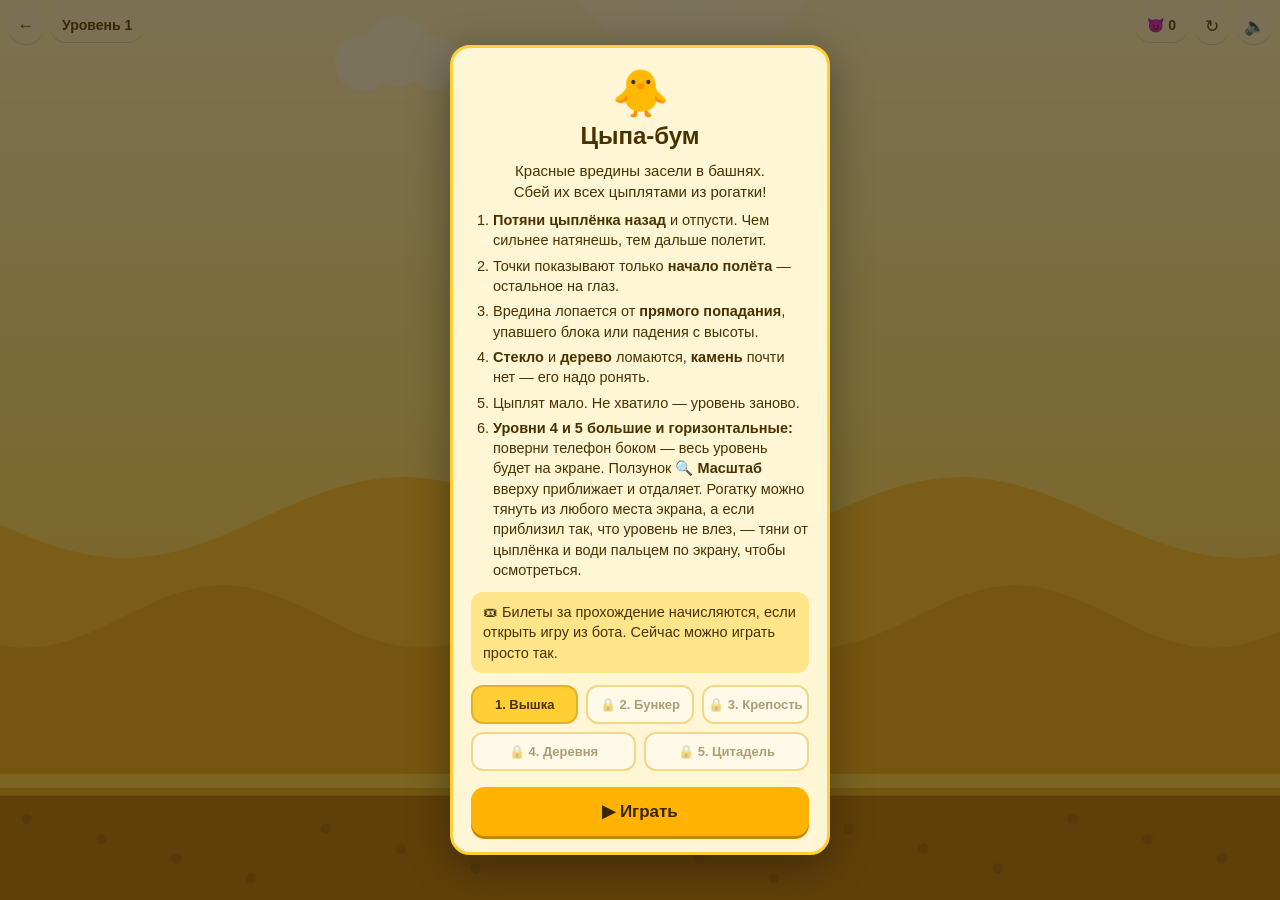
==== commit 950eee90: "Add files via upload" ====
--- a/game.html
+++ b/game.html
@@ -283,7 +283,7 @@
 const C = (mat, x, base, s = 0.5) => [mat, x, base + s / 2, s, s];
 // Tuned by playing them with simulate(). Known wins, [angle, power] per chick:
 //   1: [[2,0.89],[38,1]]   2: [[6,0.89],[18,0.78]]   3: [[26,1],[54,0.89],[50,0.89]]
-//   4: [[17,1],[29,0.835],[8,0.78],[20,1],[41,1]]   5: [[80,0.829],[26,0.835],[35,1],[23,0.89],[17,0.835],[68,1]]
+//   4: [[17,1],[29,0.835],[8,0.78],[20,1],[41,1]]   5: [[80,0.829],[26,0.835],[29,0.89],[41,1],[17,0.835],[71,1],[2,0.945]]
 // Random shooting wins the small ones about one try in a hundred or less. Changing a level? Check it the same way.
 const LEVELS = [
   { name: "Вышка", birds: 3,
@@ -323,7 +323,7 @@
     foes: [[7.5, 0], [7.5, 1.44], [12.0, 1.0], [12.0, 2.44], [12.0, 3.88],
            [16.8, 0], [19.2, 0], [18.0, 1.68], [21.2, 3.8]] },
   { name: "Цитадель", birds: 7, width: 25, power: 1.3,
-    statics: [[13.0, 0, 4.0, 0.6], [18.9, 0, 0.6, 2.2], [18.9, 2.2, 1.8, 0.3]],
+    statics: [[13.0, 0, 4.0, 0.6], [23.2, 0, 0.6, 2.2], [23.2, 2.2, 1.8, 0.3]],
     blocks: [// the outer wall and a shelter behind it
              C("stone", 6.5, 0), C("stone", 6.5, 0.5), C("stone", 6.5, 1.0), C("stone", 6.5, 1.5), B("wood", 6.5, 2.0, 0.9),
              P("wood", 7.1, 0, 0.9), P("wood", 8.1, 0, 0.9), B("wood", 7.6, 0.9, 1.3),
@@ -335,12 +335,11 @@
              P("stone", 12.4, 3.96), P("stone", 13.6, 3.96), B("wood", 13.0, 5.16, 1.5), C("glass", 13.0, 5.4),
              // a stone block hiding a pest in the gap
              C("stone", 16.4, 0), C("stone", 16.4, 0.5),
-             // a lookout on the pillar
-             P("wood", 18.3, 2.5), P("wood", 19.5, 2.5), B("stone", 18.9, 3.7, 1.5),
-             // the back hut
-             P("wood", 21.6, 0), P("wood", 23.0, 0), B("wood", 22.3, 1.2, 1.7), C("stone", 21.8, 1.44), C("stone", 22.8, 1.44)],
+             // a hut in the open, then a lookout on a pillar at the far end (nothing behind it to stop a high shot)
+             P("wood", 19.6, 0, 0.8), C("glass", 21.0, 0),
+             P("wood", 22.6, 2.5), P("wood", 23.8, 2.5), B("stone", 23.2, 3.7, 1.5)],
     foes: [[6.5, 2.24], [7.6, 0], [11.85, 0.6], [13.0, 0.6], [14.15, 0.6], [12.1, 2.28], [13.9, 2.28], [13.0, 3.96],
-           [17.0, 0], [18.9, 2.5], [22.3, 0]] },
+           [17.0, 0], [20.3, 0], [23.2, 2.5]] },
 ];
 
 // ---------- game logic ----------
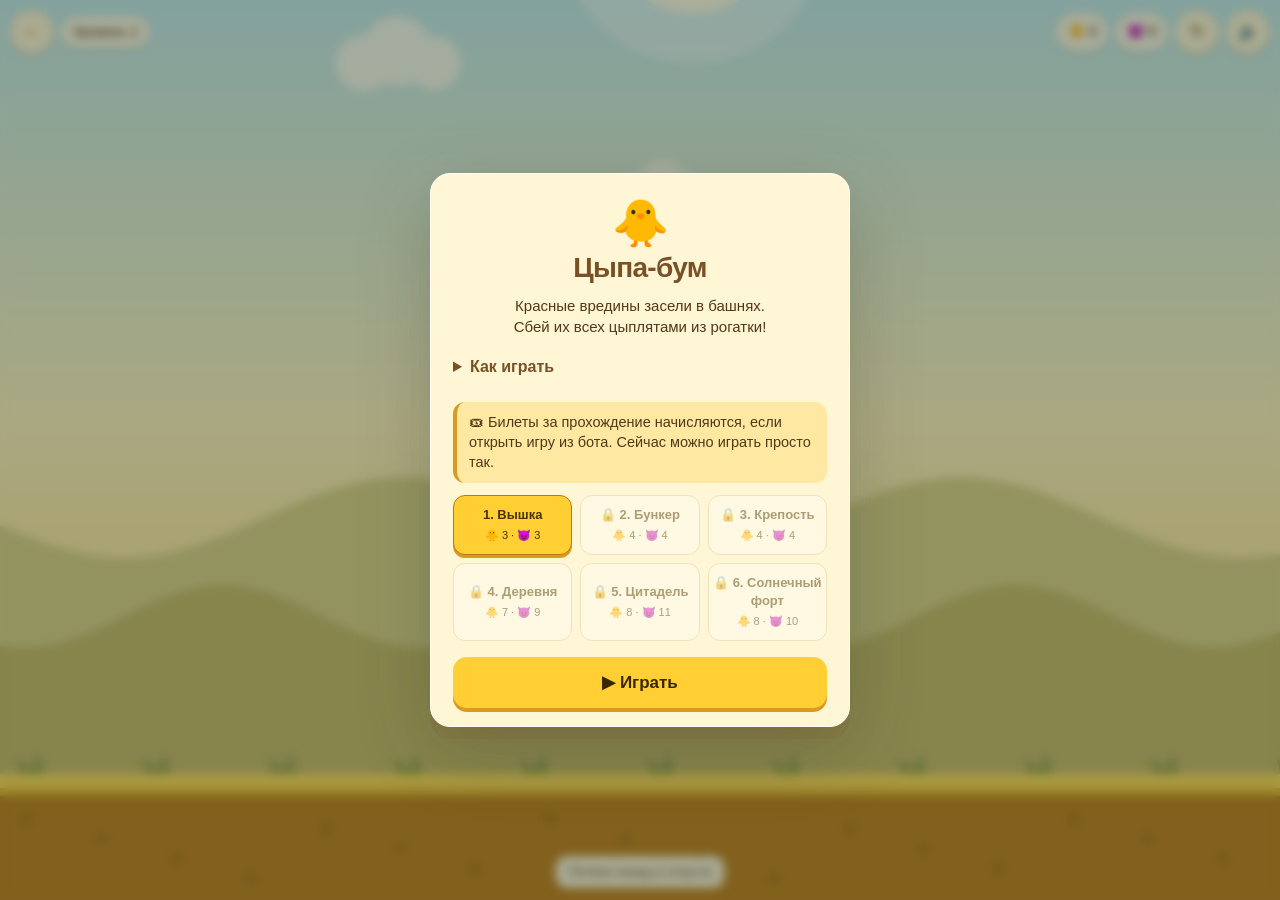
==== commit 2784c5b7: "Update game visuals and add sixth level Solar Fort" ====
--- a/game.html
+++ b/game.html
@@ -53,6 +53,46 @@
            margin-top: 6px; }
   .big { font-size: 46px; text-align: center; line-height: 1.1; }
   .center { text-align: center; }
+  :root { --cream: #fff6d6; --sun: #ffcf33; --ink: #533718; }
+  html, body { background: #bce6eb; color: var(--ink); }
+  button, input { font: inherit; }
+  button { cursor: pointer; touch-action: manipulation; }
+  button:focus-visible, input:focus-visible { outline: 3px solid #348698; outline-offset: 3px; }
+  #hud { top: max(10px, env(safe-area-inset-top)); left: max(10px, env(safe-area-inset-left));
+         right: max(10px, env(safe-area-inset-right)); gap: 7px; }
+  .pill { padding: 8px 11px; background: rgba(255, 250, 229, .95); border: 1px solid rgba(121, 81, 38, .16);
+          box-shadow: 0 3px 0 rgba(121, 81, 38, .12); white-space: nowrap; font-variant-numeric: tabular-nums; }
+  #lvl { line-height: 1.15; font-size: 13px; white-space: normal; }
+  #lvl small { display: block; font-size: 11px; font-weight: 500; margin-top: 3px; }
+  .ibtn, .zbtn { min-width: 44px; width: 44px; height: 44px; flex-shrink: 0; border: 1px solid rgba(121, 81, 38, .17);
+                 background: #fff6d6; box-shadow: 0 3px 0 rgba(121, 81, 38, .16); }
+  .ibtn:active, .zbtn:active { transform: translateY(2px); box-shadow: none; }
+  .zoom { top: max(66px, calc(env(safe-area-inset-top) + 56px)); padding: 2px 4px; gap: 3px; }
+  .zoom input { width: 95px; height: 44px; }
+  #shot-help { position: absolute; bottom: max(12px, env(safe-area-inset-bottom)); left: 50%; transform: translateX(-50%);
+               max-width: calc(100% - 24px); padding: 7px 13px; border-radius: 12px; text-align: center;
+               background: rgba(255, 250, 229, .94); font-size: 13px; pointer-events: none; }
+  #power { display: none; width: 140px; height: 5px; margin: 6px auto 2px; border-radius: 4px; background: #e4d6b4; overflow: hidden; }
+  #power.active { display: block; }
+  #power-fill { display: block; height: 100%; width: 0; background: #d99a24; border-radius: inherit; }
+  #modal { background: rgba(53, 67, 52, .42); backdrop-filter: blur(5px); }
+  .card { max-width: 420px; padding: 24px 22px 18px; border: 1px solid #fffdf1;
+          box-shadow: 0 12px 0 rgba(121, 81, 38, .13), 0 22px 70px rgba(55, 57, 37, .26); }
+  .card h1 { font-size: 28px; color: #795126; letter-spacing: -.7px; }
+  .card ol { line-height: 1.5; }
+  summary { min-height: 44px; padding: 11px 0; cursor: pointer; font-weight: 700; color: #795126; }
+  .reward { background: #ffe9a2; border-left: 4px solid #d99a24; }
+  .levels { display: grid; grid-template-columns: repeat(3, 1fr); gap: 8px; }
+  .levels button { min-height: 60px; border: 1px solid #dec994; background: #fffdf3; }
+  .levels button.on { border-color: #b87916; box-shadow: 0 3px 0 #d99a24; }
+  .levels button small { display: block; font-weight: 500; font-size: 11px; margin-top: 4px; }
+  .go { min-height: 48px; background: #ffcf33; box-shadow: 0 4px 0 #d99a24; }
+  .ghost { min-height: 44px; }
+  @media (max-width: 390px) { #hud { gap: 4px; left: 6px; right: 6px; } .pill { padding: 8px; font-size: 12px; }
+    #lvl { max-width: 90px; font-size: 12px; } .card { padding: 18px 15px; } }
+  @media (max-height: 480px) { .card { max-width: 600px; padding: 14px 22px; } .big { font-size: 30px; }
+    .card h1 { font-size: 23px; } #shot-help { bottom: 7px; padding: 5px 10px; font-size: 12px; } }
+  @media (prefers-reduced-motion: reduce) { *, *::before, *::after { scroll-behavior: auto !important; } #modal { backdrop-filter: none; } }
 </style>
 </head>
 <body>
@@ -62,7 +102,8 @@
     <button class="ibtn" id="back" aria-label="Назад">←</button>
     <div class="pill" id="lvl">Уровень 1</div>
     <div class="grow"></div>
-    <div class="pill" id="foes">😈 0</div>
+    <div class="pill" id="ammo" aria-label="Цыплят осталось">🐥 3</div>
+    <div class="pill" id="foes" aria-label="Вредин осталось">😈 0</div>
     <button class="ibtn" id="restart" aria-label="Заново">↻</button>
     <button class="ibtn" id="snd" aria-label="Звук">🔈</button>
   </div>
@@ -73,13 +114,14 @@
     <input type="range" id="zrange" min="50" max="160" step="1" value="80" aria-label="Масштаб">
     <button type="button" class="zbtn" id="zin" aria-label="Приблизить">+</button>
   </div>
+  <div id="shot-help"><span id="hint">Потяни назад и отпусти</span><div id="power"><span id="power-fill"></span></div></div>
 </div></div>
-<div id="modal"><div class="card" id="card"></div></div>
+<div id="modal" role="dialog" aria-modal="true" aria-label="Цыпа-бум"><div class="card" id="card"></div></div>
 
 <script>
 "use strict";
 // ============================================================================================
-// «Цыпа-бум»: a slingshot game. Yellow chicks against red pests on five levels; the last two are wider
+// «Цыпа-бум»: a slingshot game. Yellow chicks against red pests on six levels; the last three are wider
 // than the screen and the camera moves over them.
 // The physics is our own (boxes and circles, sequential impulses with warm starting), so the page
 // needs no library. Game is pure logic; the renderer below only reads it.
@@ -283,8 +325,9 @@
 const C = (mat, x, base, s = 0.5) => [mat, x, base + s / 2, s, s];
 // Tuned by playing them with simulate(). Known wins, [angle, power] per chick:
 //   1: [[2,0.89],[38,1]]   2: [[6,0.89],[18,0.78]]   3: [[26,1],[54,0.89],[50,0.89]]
-//   4: [[17,1],[29,0.835],[8,0.78],[20,1],[41,1]]   5: [[80,0.829],[26,0.835],[29,0.89],[41,1],[17,0.835],[71,1],[2,0.945]]
-// Random shooting wins the small ones about one try in a hundred or less. Changing a level? Check it the same way.
+//   4: [[16,1],[42,0.78],[2,0.89],[38,1],[36,0.835]]   5: [[26,0.78],[56,1],[18,1],[28,0.835],[16,0.945],[0,1]]
+//   6: [[30,0.89],[22,1],[0,0.7],[26,0.78]] (2–4 spare chicks on the wide levels)
+// Balance and nearby angle/power checks live in tests/test_game.cjs; changing a level needs the same checks.
 const LEVELS = [
   { name: "Вышка", birds: 3,
     statics: [[4.4, 0, 0.5, 0.7], [8.7, 2.85, 1.6, 0.3]],              // x, bottom, width, height
@@ -307,13 +350,13 @@
              C("glass", 5.6, 3.55)],
     foes: [[9.1, 3.0], [6.0, 1.44], [7.38, 0], [6.3, 3.55]] },
   // The big ones: two to three screens wide, three times the blocks and pests, a stronger slingshot to reach.
-  { name: "Деревня", birds: 6, width: 22, power: 1.3,
+  { name: "Деревня", birds: 7, width: 22, power: 1.3,
     statics: [[12.0, 0, 2.6, 1.0], [21.2, 3.5, 1.2, 0.3]],
     blocks: [// a house
              P("wood", 6.8, 0), P("wood", 8.2, 0), B("wood", 7.5, 1.2, 1.7),
              P("glass", 6.9, 1.44), P("glass", 8.1, 1.44), B("wood", 7.5, 2.64, 1.5), C("stone", 7.5, 2.88),
              // a three-storey tower on the hill
-             P("stone", 11.2, 1.0), P("stone", 12.8, 1.0), B("wood", 12.0, 2.2, 1.9),
+             P("stone", 11.2, 1.0), P("wood", 12.8, 1.0), B("wood", 12.0, 2.2, 1.9),
              P("stone", 11.4, 2.44), P("wood", 12.6, 2.44), B("wood", 12.0, 3.64, 1.5),
              P("wood", 11.6, 3.88, 1.0), P("wood", 12.4, 3.88, 1.0), B("wood", 12.0, 4.88, 1.1), C("glass", 12.0, 5.12),
              // a long hall with a stone roof beam
@@ -322,7 +365,7 @@
              P("glass", 16.8, 1.68), P("glass", 19.2, 1.68), B("wood", 18.0, 2.88, 3.0), C("stone", 18.0, 3.12)],
     foes: [[7.5, 0], [7.5, 1.44], [12.0, 1.0], [12.0, 2.44], [12.0, 3.88],
            [16.8, 0], [19.2, 0], [18.0, 1.68], [21.2, 3.8]] },
-  { name: "Цитадель", birds: 7, width: 25, power: 1.3,
+  { name: "Цитадель", birds: 8, width: 25, power: 1.3,
     statics: [[13.0, 0, 4.0, 0.6], [23.2, 0, 0.6, 2.2], [23.2, 2.2, 1.8, 0.3]],
     blocks: [// the outer wall and a shelter behind it
              C("stone", 6.5, 0), C("stone", 6.5, 0.5), C("stone", 6.5, 1.0), C("stone", 6.5, 1.5), B("wood", 6.5, 2.0, 0.9),
@@ -332,7 +375,7 @@
              B("stone", 11.85, 1.8, 1.35), B("stone", 14.15, 1.8, 1.35), B("wood", 13.0, 2.04, 3.6),
              P("wood", 11.6, 2.28), P("glass", 12.6, 2.28), P("glass", 13.4, 2.28), P("wood", 14.4, 2.28),
              B("wood", 12.1, 3.48, 1.2), B("wood", 13.9, 3.48, 1.2), B("stone", 13.0, 3.72, 3.0),
-             P("stone", 12.4, 3.96), P("stone", 13.6, 3.96), B("wood", 13.0, 5.16, 1.5), C("glass", 13.0, 5.4),
+             P("glass", 12.4, 3.96), P("wood", 13.6, 3.96), B("wood", 13.0, 5.16, 1.5), C("glass", 13.0, 5.4),
              // a stone block hiding a pest in the gap
              C("stone", 16.4, 0), C("stone", 16.4, 0.5),
              // a hut in the open, then a lookout on a pillar at the far end (nothing behind it to stop a high shot)
@@ -340,6 +383,20 @@
              P("wood", 22.6, 2.5), P("wood", 23.8, 2.5), B("stone", 23.2, 3.7, 1.5)],
     foes: [[6.5, 2.24], [7.6, 0], [11.85, 0.6], [13.0, 0.6], [14.15, 0.6], [12.1, 2.28], [13.9, 2.28], [13.0, 3.96],
            [17.0, 0], [20.3, 0], [23.2, 2.5]] },
+  { name: "Солнечный форт", birds: 8, width: 23, power: 1.3,
+    statics: [[12.0, 0, 3.2, 0.65], [21.6, 0, 1.5, 1.0]],
+    blocks: [// Glass feet invite a low shot; the heavy cap rewards bringing the whole tower down.
+             P("glass", 6.0, 0), P("wood", 7.4, 0), B("wood", 6.7, 1.2, 1.9),
+             P("wood", 6.2, 1.44), P("glass", 7.2, 1.44), B("wood", 6.7, 2.64, 1.5), C("stone", 6.7, 2.88),
+             // A central fort with exposed wooden supports and a glass upper gallery.
+             P("wood", 10.8, 0.65), P("wood", 13.2, 0.65), B("wood", 12.0, 1.85, 2.9),
+             P("glass", 11.1, 2.09), P("glass", 12.9, 2.09), B("wood", 12.0, 3.29, 2.3),
+             P("wood", 11.5, 3.53, 0.9), P("glass", 12.5, 3.53, 0.9), B("wood", 12.0, 4.43, 1.5), C("stone", 12.0, 4.67),
+             // Two final shelters, reachable without a pixel-perfect high arc.
+             P("glass", 16.2, 0), P("wood", 17.6, 0), B("wood", 16.9, 1.2, 1.9), C("stone", 16.9, 1.44),
+             P("wood", 21.0, 1.0, 0.9), P("glass", 22.2, 1.0, 0.9), B("wood", 21.6, 1.9, 1.7)],
+    foes: [[6.7, 0], [6.7, 1.44], [11.3, 0.65], [12.7, 0.65], [11.6, 2.09],
+           [12.0, 3.53], [16.9, 0], [18.8, 0], [21.6, 1.0], [21.6, 2.14]] },
 ];
 
 // ---------- game logic ----------
@@ -478,15 +535,35 @@
 const API_HOSTS = [/\.ngrok-free\.(dev|app)$/, /\.ngrok\.(app|io|dev)$/, /\.duckdns\.org$/];
 const API = (() => {
   try {
+    // The APK serves this exact page beside its API, through the existing HTTPS tunnel.
+    if (location.protocol === "https:" && API_HOSTS.some((re) => re.test(location.hostname))) return location.origin;
     const u = new URL(params.get("api") || DEFAULT_API);
     if (u.protocol === "https:" && !u.username && !u.password && API_HOSTS.some((re) => re.test(u.hostname))) return u.origin;
   } catch (e) { /* not an address: use the default */ }
   return DEFAULT_API;
 })();
 const signed = Boolean(inTelegram && tg.initData);
+const BACK = (() => {
+  try {
+    const u = new URL(params.get("back") || "index.html", location.href);
+    if (u.protocol === "https:" && !u.username && !u.password) {
+      u.searchParams.set("api", API);
+      return u.href;
+    }
+    if (!inTelegram && u.origin === location.origin && /^https?:$/.test(u.protocol)) return u.href;
+  } catch (e) { /* Invalid return links never become executable navigation. */ }
+  return null;
+})();
+const reducedMotion = matchMedia("(prefers-reduced-motion: reduce)").matches;
 
 // state: what the bot knows (is there a giveaway, how far the player got in it, were the tickets given). null: no answer.
-async function api(action, level) {
+let apiQueue = Promise.resolve();
+function api(action, level) {
+  // A fast tap on “Next” must not send the next start before the previous completion.
+  apiQueue = apiQueue.then(() => requestApi(action, level));
+  return apiQueue;
+}
+async function requestApi(action, level) {
   if (!signed) return null;
   const ctrl = new AbortController(), timer = setTimeout(() => ctrl.abort(), 8000);
   try {
@@ -583,6 +660,7 @@
 }
 
 function resize() {
+  cancelAim();
   rotated = Boolean(!menu && game && game.width > W && phoneUpright());
   document.body.classList.toggle("rot", rotated);
   const vw = rotated ? innerHeight : innerWidth, vh = rotated ? innerWidth : innerHeight;   // the game's own screen
@@ -619,7 +697,7 @@
   wide() { return game && game.width > viewW + 0.01; },
   max() { return game ? Math.max(0, game.width - viewW) : 0; },
   clamp() { this.x = this.wide() ? Math.max(0, Math.min(this.max(), this.x)) : (game ? (game.width - viewW) / 2 : 0); },
-  start() { this.lookedAt = -9; this.goneAt = -9; this.hadBird = false; this.intro = this.wide() ? 3.4 : 0; this.x = this.max(); this.clamp(); },
+  start() { this.lookedAt = -9; this.goneAt = -9; this.hadBird = false; this.intro = this.wide() && !reducedMotion ? 2.2 : 0; this.x = this.max(); this.clamp(); },
   skip() { this.intro = 0; },
   update(dt, now) {
     if (!this.wide()) { this.clamp(); return; }
@@ -633,9 +711,9 @@
     if (this.hadBird && !bird) this.goneAt = now;
     this.hadBird = Boolean(bird);
     let target = this.x;
+    if (drag) { this.clamp(); return; }               // Keep the launch origin still under the player's finger.
     if (bird) target = bird.x - viewW * 0.38;
     else if (game.canShoot() && now - this.goneAt > 1.6 && now - this.lookedAt > 2.5) target = 0;
-    if (drag && drag.pan) target = this.x;
     this.x += (target - this.x) * Math.min(1, dt * (bird ? 6 : 3));
     this.clamp();
   },
@@ -651,7 +729,7 @@
 function drawBack(t) {
   const x0 = CAM.x, x1 = CAM.x + viewW;
   const sky = cx.createLinearGradient(0, skyTop, 0, GROUND);
-  sky.addColorStop(0, "#fff7cf"); sky.addColorStop(0.55, "#ffe680"); sky.addColorStop(1, "#ffd24a");
+  sky.addColorStop(0, "#bce6eb"); sky.addColorStop(0.55, "#fff1ba"); sky.addColorStop(1, "#ffd875");
   cx.fillStyle = sky; cx.fillRect(x0, skyTop, viewW, H - skyTop);
   // sun
   cx.save(); cx.translate(x0 + Math.min(viewW - 2.3, 7.7), 2.6);
@@ -666,7 +744,7 @@
     cx.beginPath(); cx.arc(x, y, 0.42 * s, 0, 7); cx.arc(x + 0.5 * s, y - 0.18 * s, 0.52 * s, 0, 7); cx.arc(x + 1.05 * s, y, 0.4 * s, 0, 7); cx.fill();
   }
   // hills
-  for (const [base, amp, len, color, par] of [[9.6, 0.9, 3.1, "#ffc233", 0.5], [10.6, 0.7, 2.2, "#f2ad1c", 0.75]]) {
+  for (const [base, amp, len, color, par] of [[9.6, 0.9, 3.1, "#d7ce81", 0.5], [10.6, 0.7, 2.2, "#c3b35f", 0.75]]) {
     cx.fillStyle = color; cx.beginPath(); cx.moveTo(x0, GROUND);
     for (let x = x0; x <= x1 + 0.25; x += 0.25) {
       const hx = x - CAM.x * (1 - par);
@@ -678,6 +756,12 @@
   cx.fillStyle = "#b9770e"; cx.fillRect(x0, GROUND, viewW, H - GROUND);
   cx.fillStyle = "#ffd84d"; cx.fillRect(x0, GROUND, viewW, 0.16);
   cx.fillStyle = "#e9b423"; cx.fillRect(x0, GROUND + 0.16, viewW, 0.08);
+  cx.fillStyle = "#8e9948";
+  for (let i = Math.floor(x0 / 1.4); i * 1.4 < x1 + 1; i++) {
+    const x = i * 1.4 + .35;
+    cx.beginPath(); cx.moveTo(x - .12, GROUND); cx.lineTo(x - .17, GROUND - .18);
+    cx.lineTo(x, GROUND - .05); cx.lineTo(x + .08, GROUND - .24); cx.lineTo(x + .14, GROUND); cx.fill();
+  }
   cx.fillStyle = "rgba(90, 50, 0, .22)";
   for (let i = Math.floor(x0 / 0.83) - 1; i * 0.83 < x1 + 1; i++) {
     const k = ((i % 14) + 14) % 14;
@@ -691,13 +775,14 @@
 }
 
 const SKIN = {
-  wood: ["#e3a336", "#8f5c12", "#c4841f"], stone: ["#a39a8a", "#5f5747", "#8a8172"], glass: ["rgba(255, 250, 215, .62)", "#d9b93c", "rgba(255, 255, 255, .7)"],
+  wood: ["#e3a336", "#8f5c12", "#c4841f"], stone: ["#a3adb3", "#566771", "#c4ccd0"], glass: ["rgba(166, 230, 240, .7)", "#4297aa", "rgba(255, 255, 255, .9)"],
 };
 function drawBlock(b) {
   const [fill, stroke, line] = SKIN[b.mat];
   cx.save(); cx.translate(b.x, b.y); cx.rotate(b.ang);
   cx.fillStyle = fill; cx.strokeStyle = stroke; cx.lineWidth = 0.035;
   rr(-b.hw, -b.hh, b.w, b.h, 0.04); cx.fill(); cx.stroke();
+  cx.fillStyle = "rgba(255, 255, 255, .24)"; cx.fillRect(-b.hw + .025, -b.hh + .025, b.w - .05, Math.min(.055, b.h / 4));
   cx.strokeStyle = line; cx.lineWidth = 0.02; cx.beginPath();
   if (b.mat === "glass") { cx.moveTo(-b.hw * 0.5, -b.hh * 0.7); cx.lineTo(b.hw * 0.1, -b.hh * 0.7); }
   else if (b.w > b.h) { cx.moveTo(-b.hw * 0.8, -b.hh * 0.3); cx.lineTo(b.hw * 0.8, -b.hh * 0.3); cx.moveTo(-b.hw * 0.6, b.hh * 0.35); cx.lineTo(b.hw * 0.7, b.hh * 0.35); }
@@ -776,6 +861,8 @@
 }
 
 function burst(x, y, n, colors, speed, size) {
+  n = reducedMotion ? Math.min(n, 3) : n;
+  if (parts.length > 180) return;
   for (let i = 0; i < n; i++) {
     const a = Math.random() * 6.283, v = speed * (0.4 + Math.random() * 0.6);
     parts.push({ x, y, vx: Math.cos(a) * v, vy: Math.sin(a) * v - speed * 0.3, life: 0.5 + Math.random() * 0.4, age: 0,
@@ -825,11 +912,12 @@
   if (pos) drawBird(pos.x, pos.y, aiming ? Math.atan2(ANCHOR.y - pos.y, ANCHOR.x - pos.x) : 0, BIRD.r, 1);
   drawSling(true, pos);
 
-  if (aiming && drag.power > 0.12) {                   // where the flight begins; the rest is for the player to judge
-    cx.fillStyle = "rgba(90, 50, 0, .55)";
-    for (let i = 1; i <= 9; i++) {
-      const s = i * 0.075;
-      cx.beginPath(); cx.arc(drag.pos.x + drag.vx * s, drag.pos.y + drag.vy * s + GRAV * s * s / 2, 0.075 - i * 0.004, 0, 7); cx.fill();
+  if (aiming && drag.power > 0.12) {                   // A longer preview teaches the arc; collisions are still up to the player.
+    for (let i = 1; i <= 22; i++) {
+      const s = i * 0.065, x = drag.pos.x + drag.vx * s, y = drag.pos.y + drag.vy * s + GRAV * s * s / 2;
+      if (y > GROUND || x < 0 || x > game.width) break;
+      cx.fillStyle = `rgba(83, 55, 24, ${.62 * (1 - i / 27)})`;
+      cx.beginPath(); cx.arc(x, y, 0.07 - i * 0.0015, 0, 7); cx.fill();
     }
   }
 
@@ -837,24 +925,39 @@
     cx.save(); cx.globalAlpha = Math.max(0, 1 - p.age / p.life); cx.translate(p.x, p.y); cx.rotate(p.spin + p.age * 6);
     cx.fillStyle = p.color; cx.fillRect(-p.size / 2, -p.size / 2, p.size, p.size); cx.restore();
   }
+}
+
+function updateHUD() {
+  if (!game) return;
+  const aiming = drag && !drag.pan;
+  const hint = aiming ? `Сила ${Math.round(drag.power * 100)}% · отпусти для выстрела`
+    : CAM.intro > 0 ? "Коснись, чтобы пропустить обзор"
+    : !game.foes.length ? "Все вредины сбиты!"
+    : game.canShoot() ? "Потяни назад и отпусти · точки подскажут дугу"
+    : "Ждём попадания и обрушения…";
+  for (const [id, text] of [["ammo", "🐥 " + game.birdsLeft], ["foes", "😈 " + game.foes.length], ["hint", hint]]) {
+    if ($(id).textContent !== text) $(id).textContent = text;
+  }
+  $("power").classList.toggle("active", Boolean(aiming));
+  if (aiming) $("power-fill").style.width = Math.round(drag.power * 100) + "%";
 }
 
 function frame(ts) {
   requestAnimationFrame(frame);
   const dt = Math.min(0.05, (ts - lastTs) / 1000 || 0);
   lastTs = ts;
-  if (game && !paused) {
+  if (game && !paused && !document.hidden) {
     acc += dt;
     while (acc >= DT) { game.step(); acc -= DT; }
     const flying = game.birds.find((b) => !b.hitAt);
     if (flying) trail.push({ x: flying.x, y: flying.y });
     consume(game.events);
-    $("foes").textContent = "😈 " + game.foes.length;
+    updateHUD();
     if (!ended && game.state !== "play") { ended = true; game.state === "won" ? onWin() : onLose(); }
   }
   for (const p of parts) { p.age += dt; p.vy += GRAV * 0.6 * dt; p.x += p.vx * dt; p.y += p.vy * dt; }
   parts = parts.filter((p) => p.age < p.life);
-  if (game && !paused) CAM.update(dt, ts / 1000);
+  if (game && !paused && !document.hidden) CAM.update(dt, ts / 1000);
   draw(ts / 1000);
 }
 
@@ -878,7 +981,7 @@
   drag.vx = -px / MAX_PULL * game.vmax; drag.vy = -py / MAX_PULL * game.vmax;
 }
 cv.addEventListener("pointerdown", (e) => {
-  if (!game || paused) return;
+  if (!game || paused || drag || e.isPrimary === false) return;
   e.preventDefault();
   if (CAM.intro > 0) { CAM.skip(); return; }         // a tap ends the flyover
   const p = worldPoint(e), near = Math.hypot(p.x - ANCHOR.x, p.y - ANCHOR.y);
@@ -909,6 +1012,14 @@
 }
 cv.addEventListener("pointerup", release);
 cv.addEventListener("pointercancel", release);
+function cancelAim() {
+  const d = drag; drag = null;
+  if (d) { try { cv.releasePointerCapture(d.id); } catch (e) { /* Capture may already be gone. */ } }
+  updateHUD();
+}
+cv.addEventListener("lostpointercapture", cancelAim);
+addEventListener("blur", cancelAim);
+document.addEventListener("visibilitychange", () => { if (document.hidden) cancelAim(); });
 
 // ---------- screens ----------
 let server = null;            // the bot's last answer, or null
@@ -941,16 +1052,16 @@
     <div class="big">🐥</div>
     <h1>Цыпа-бум</h1>
     <p class="center">Красные вредины засели в башнях.<br>Сбей их всех цыплятами из рогатки!</p>
-    <ol>
+    <details><summary>Как играть</summary><ol>
       <li><b>Потяни цыплёнка назад</b> и отпусти. Чем сильнее натянешь, тем дальше полетит.</li>
-      <li>Точки показывают только <b>начало полёта</b> — остальное на глаз.</li>
+      <li>Точки показывают <b>дугу прицеливания</b>. Попадания в башню могут изменить полёт.</li>
       <li>Вредина лопается от <b>прямого попадания</b>, упавшего блока или падения с высоты.</li>
       <li><b>Стекло</b> и <b>дерево</b> ломаются, <b>камень</b> почти нет — его надо ронять.</li>
       <li>Цыплят мало. Не хватило — уровень заново.</li>
-      <li><b>Уровни 4 и 5 большие и горизонтальные:</b> поверни телефон боком — весь уровень будет на экране. Ползунок <b>🔍 Масштаб</b> вверху приближает и отдаляет. Рогатку можно тянуть из любого места экрана, а если приблизил так, что уровень не влез, — тяни от цыплёнка и води пальцем по экрану, чтобы осмотреться.</li>
-    </ol>
+      <li><b>Уровни 4–6 большие и горизонтальные:</b> поверни телефон боком — весь уровень будет на экране. Ползунок <b>🔍 Масштаб</b> вверху приближает и отдаляет. Рогатку можно тянуть из любого места экрана, а если приблизил так, что уровень не влез, — тяни от цыплёнка и води пальцем по экрану, чтобы осмотреться.</li>
+    </ol></details>
     <div class="reward">${rewardLine()}</div>
-    <div class="levels">${LEVELS.map((L, i) => `<button type="button" data-i="${i}" ${i < open ? "" : "disabled"}>${i < open ? "" : "🔒 "}${i + 1}. ${L.name}</button>`).join("")}</div>
+    <div class="levels">${LEVELS.map((L, i) => `<button type="button" data-i="${i}" ${i < open ? "" : "disabled"}>${i < open ? (i < doneCount() ? "✓ " : "") : "🔒 "}${i + 1}. ${L.name}<small>🐥 ${L.birds} · 😈 ${L.foes.length}</small></button>`).join("")}</div>
     <button class="go" id="play">▶ Играть</button>`);
   const buttons = [...document.querySelectorAll(".levels button")];
   const mark = () => buttons.forEach((b, i) => b.classList.toggle("on", i === pick));
@@ -963,7 +1074,8 @@
   level = i; game = new Game(i); ended = false; drag = null; trail = []; oldTrail = []; parts = []; acc = 0;
   menu = false; resize();                            // a big level turns the screen sideways
   CAM.start();
-  $("lvl").textContent = `${i + 1}/${LEVELS.length} · ${LEVELS[i].name}`;
+  $("lvl").innerHTML = `${i + 1}/${LEVELS.length}<small>${LEVELS[i].name}</small>`;
+  updateHUD();
   hide();
   api("start", i + 1);
 }
@@ -1015,7 +1127,7 @@
   $("menu").addEventListener("click", welcome);
 }
 
-function leave() { location.href = "index.html" + location.search; }
+function leave() { if (BACK) location.href = BACK; else if (inTelegram) tg.close(); else welcome(); }
 
 $("restart").addEventListener("click", () => { if (game) startLevel(level); });
 $("back").addEventListener("click", leave);
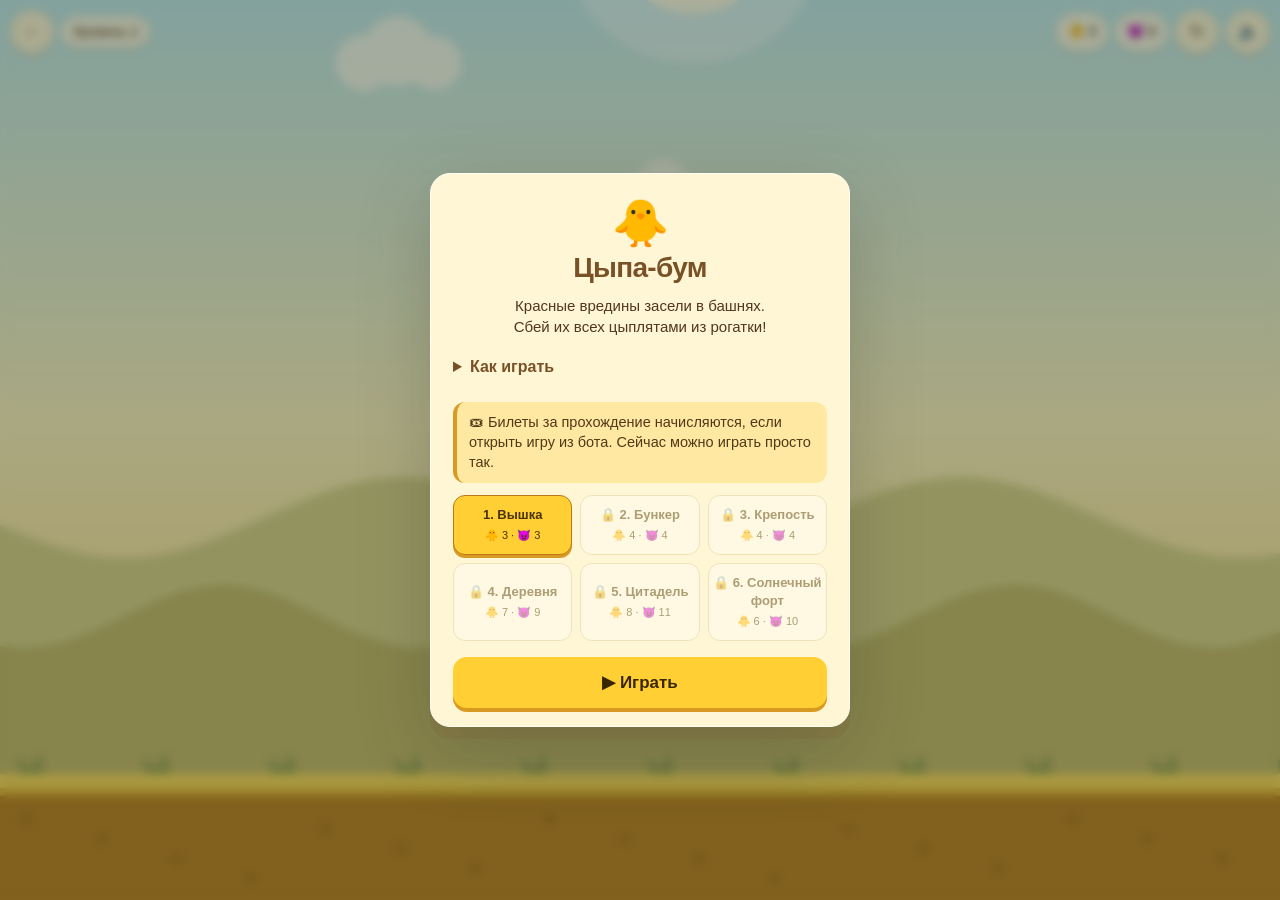
==== commit e315fb79: "Remove bottom gameplay hints and set sixth level to six birds" ====
--- a/game.html
+++ b/game.html
@@ -69,11 +69,11 @@
   .ibtn:active, .zbtn:active { transform: translateY(2px); box-shadow: none; }
   .zoom { top: max(66px, calc(env(safe-area-inset-top) + 56px)); padding: 2px 4px; gap: 3px; }
   .zoom input { width: 95px; height: 44px; }
-  #shot-help { position: absolute; bottom: max(12px, env(safe-area-inset-bottom)); left: 50%; transform: translateX(-50%);
-               max-width: calc(100% - 24px); padding: 7px 13px; border-radius: 12px; text-align: center;
-               background: rgba(255, 250, 229, .94); font-size: 13px; pointer-events: none; }
-  #power { display: none; width: 140px; height: 5px; margin: 6px auto 2px; border-radius: 4px; background: #e4d6b4; overflow: hidden; }
-  #power.active { display: block; }
+  #shot-help { display: none; position: absolute; bottom: max(12px, env(safe-area-inset-bottom)); left: 50%; transform: translateX(-50%);
+               max-width: calc(100% - 24px); padding: 7px 13px; border-radius: 12px;
+               background: rgba(255, 250, 229, .94); pointer-events: none; }
+  #shot-help.active { display: block; }
+  #power { width: 140px; height: 5px; border-radius: 4px; background: #e4d6b4; overflow: hidden; }
   #power-fill { display: block; height: 100%; width: 0; background: #d99a24; border-radius: inherit; }
   #modal { background: rgba(53, 67, 52, .42); backdrop-filter: blur(5px); }
   .card { max-width: 420px; padding: 24px 22px 18px; border: 1px solid #fffdf1;
@@ -114,7 +114,7 @@
     <input type="range" id="zrange" min="50" max="160" step="1" value="80" aria-label="Масштаб">
     <button type="button" class="zbtn" id="zin" aria-label="Приблизить">+</button>
   </div>
-  <div id="shot-help"><span id="hint">Потяни назад и отпусти</span><div id="power"><span id="power-fill"></span></div></div>
+  <div id="shot-help"><div id="power"><span id="power-fill"></span></div></div>
 </div></div>
 <div id="modal" role="dialog" aria-modal="true" aria-label="Цыпа-бум"><div class="card" id="card"></div></div>
 
@@ -383,7 +383,7 @@
              P("wood", 22.6, 2.5), P("wood", 23.8, 2.5), B("stone", 23.2, 3.7, 1.5)],
     foes: [[6.5, 2.24], [7.6, 0], [11.85, 0.6], [13.0, 0.6], [14.15, 0.6], [12.1, 2.28], [13.9, 2.28], [13.0, 3.96],
            [17.0, 0], [20.3, 0], [23.2, 2.5]] },
-  { name: "Солнечный форт", birds: 8, width: 23, power: 1.3,
+  { name: "Солнечный форт", birds: 6, width: 23, power: 1.3,
     statics: [[12.0, 0, 3.2, 0.65], [21.6, 0, 1.5, 1.0]],
     blocks: [// Glass feet invite a low shot; the heavy cap rewards bringing the whole tower down.
              P("glass", 6.0, 0), P("wood", 7.4, 0), B("wood", 6.7, 1.2, 1.9),
@@ -930,15 +930,10 @@
 function updateHUD() {
   if (!game) return;
   const aiming = drag && !drag.pan;
-  const hint = aiming ? `Сила ${Math.round(drag.power * 100)}% · отпусти для выстрела`
-    : CAM.intro > 0 ? "Коснись, чтобы пропустить обзор"
-    : !game.foes.length ? "Все вредины сбиты!"
-    : game.canShoot() ? "Потяни назад и отпусти · точки подскажут дугу"
-    : "Ждём попадания и обрушения…";
-  for (const [id, text] of [["ammo", "🐥 " + game.birdsLeft], ["foes", "😈 " + game.foes.length], ["hint", hint]]) {
+  for (const [id, text] of [["ammo", "🐥 " + game.birdsLeft], ["foes", "😈 " + game.foes.length]]) {
     if ($(id).textContent !== text) $(id).textContent = text;
   }
-  $("power").classList.toggle("active", Boolean(aiming));
+  $("shot-help").classList.toggle("active", Boolean(aiming));
   if (aiming) $("power-fill").style.width = Math.round(drag.power * 100) + "%";
 }
 
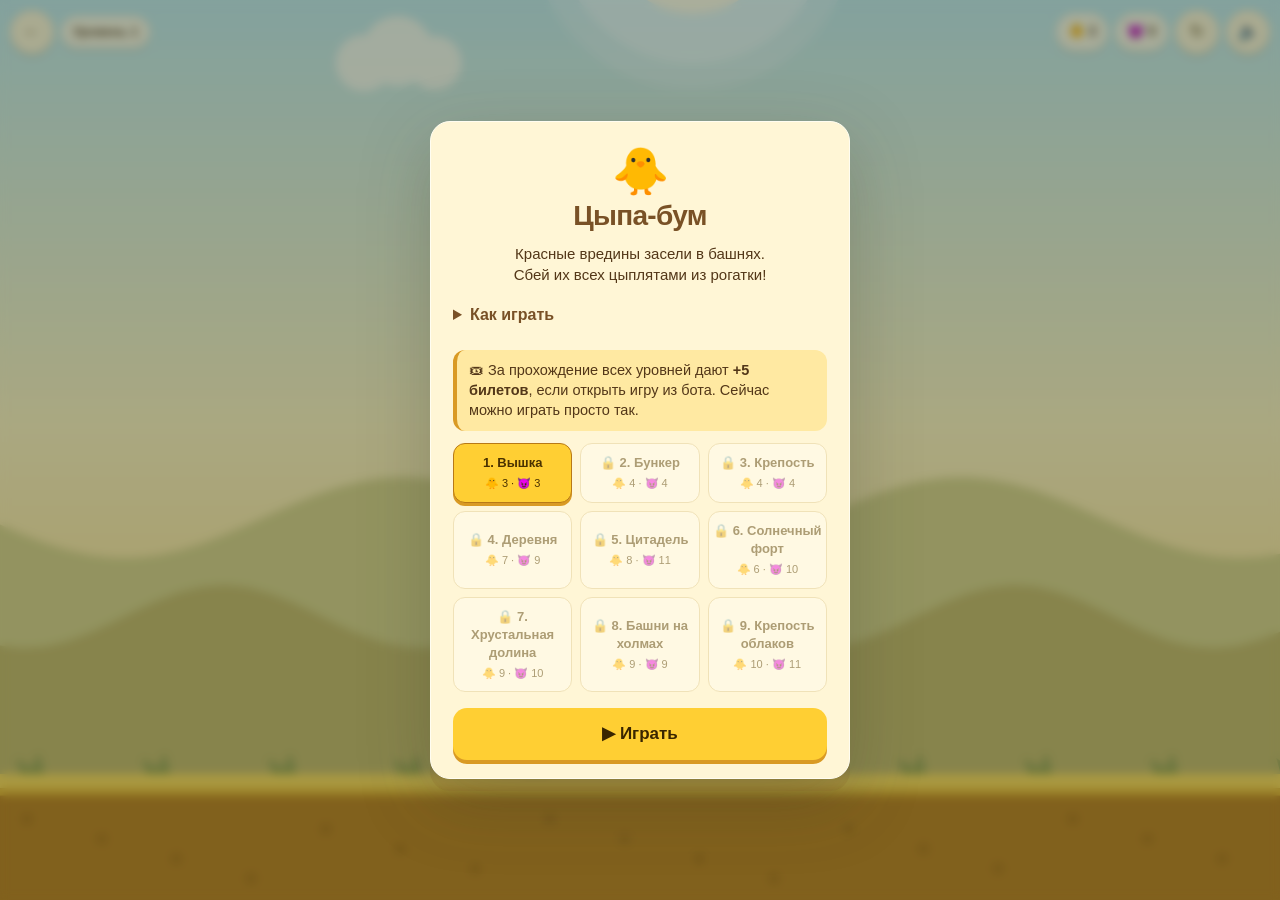
==== commit c0aeac68: "Add files via upload" ====
--- a/game.html
+++ b/game.html
@@ -121,7 +121,7 @@
 <script>
 "use strict";
 // ============================================================================================
-// «Цыпа-бум»: a slingshot game. Yellow chicks against red pests on six levels; the last three are wider
+// «Цыпа-бум»: a slingshot game. Yellow chicks against red pests on nine levels; the last six are wider
 // than the screen and the camera moves over them.
 // The physics is our own (boxes and circles, sequential impulses with warm starting), so the page
 // needs no library. Game is pure logic; the renderer below only reads it.
@@ -156,8 +156,9 @@
 function circleCircle(A, B) {
   let dx = B.x - A.x, dy = B.y - A.y, d = Math.hypot(dx, dy);
   if (d >= A.r + B.r) return NONE;
-  if (d < 1e-6) { dx = 0; dy = -1; d = 1; }
-  const nx = dx / d, ny = dy / d;
+  if (d < 1e-6) { dx = 0; dy = -1; }
+  else { dx /= d; dy /= d; }
+  const nx = dx, ny = dy;
   return [{ x: A.x + nx * A.r, y: A.y + ny * A.r, nx, ny, sep: d - A.r - B.r, id: 0, Pn: 0, Pt: 0 }];
 }
 
@@ -397,6 +398,42 @@
              P("wood", 21.0, 1.0, 0.9), P("glass", 22.2, 1.0, 0.9), B("wood", 21.6, 1.9, 1.7)],
     foes: [[6.7, 0], [6.7, 1.44], [11.3, 0.65], [12.7, 0.65], [11.6, 2.09],
            [12.0, 3.53], [16.9, 0], [18.8, 0], [21.6, 1.0], [21.6, 2.14]] },
+  { name: "Хрустальная долина", birds: 9, width: 23, power: 1.3,
+    statics: [[12.0, 0, 3.2, 0.65], [21.6, 0, 1.5, 1.0]],
+    blocks: [P("glass", 6.0, 0), P("wood", 7.4, 0), B("wood", 6.7, 1.2, 1.9),
+             P("wood", 6.2, 1.44), P("glass", 7.2, 1.44), B("wood", 6.7, 2.64, 1.5), C("glass", 6.7, 2.88),
+             P("glass", 10.8, 0.65), P("wood", 13.2, 0.65), B("wood", 12.0, 1.85, 2.9),
+             P("wood", 11.1, 2.09), P("glass", 12.9, 2.09), B("wood", 12.0, 3.29, 2.3),
+             P("glass", 11.5, 3.53, 0.9), P("wood", 12.5, 3.53, 0.9), B("wood", 12.0, 4.43, 1.5), C("stone", 12.0, 4.67),
+             P("glass", 16.2, 0), P("wood", 17.6, 0), B("wood", 16.9, 1.2, 1.9), C("glass", 16.9, 1.44),
+             P("wood", 21.0, 1.0, 0.9), P("glass", 22.2, 1.0, 0.9), B("wood", 21.6, 1.9, 1.7)],
+    foes: [[6.7, 0], [6.7, 1.44], [11.3, 0.65], [12.7, 0.65], [11.6, 2.09],
+           [12.0, 3.53], [16.9, 0], [18.8, 0], [21.6, 1.0], [21.6, 2.14]] },
+  { name: "Башни на холмах", birds: 9, width: 22, power: 1.3,
+    statics: [[12.5, 0, 2.6, 1.0], [21.2, 3.5, 1.2, 0.3]],
+    blocks: [P("glass", 6.8, 0), P("wood", 8.2, 0), B("wood", 7.5, 1.2, 1.7),
+             P("wood", 6.9, 1.44), P("glass", 8.1, 1.44), B("wood", 7.5, 2.64, 1.5), C("stone", 7.5, 2.88),
+             P("stone", 11.7, 1.0), P("glass", 13.3, 1.0), B("wood", 12.5, 2.2, 1.9),
+             P("wood", 11.9, 2.44), P("wood", 13.1, 2.44), B("wood", 12.5, 3.64, 1.5),
+             P("glass", 12.1, 3.88, 1.0), P("wood", 12.9, 3.88, 1.0), B("wood", 12.5, 4.88, 1.1), C("glass", 12.5, 5.12),
+             P("wood", 16.2, 0), P("glass", 17.4, 0), P("wood", 18.6, 0), P("stone", 19.8, 0),
+             B("wood", 16.8, 1.2, 1.5), B("wood", 19.2, 1.2, 1.5), B("stone", 18.0, 1.44, 3.9),
+             P("glass", 16.8, 1.68), P("wood", 19.2, 1.68), B("wood", 18.0, 2.88, 3.0), C("glass", 18.0, 3.12)],
+    foes: [[7.5, 0], [7.5, 1.44], [12.5, 1.0], [12.5, 2.44], [12.5, 3.88],
+           [16.8, 0], [19.2, 0], [18.0, 1.68], [21.2, 3.8]] },
+  { name: "Крепость облаков", birds: 10, width: 25, power: 1.3,
+    statics: [[13.0, 0, 4.0, 0.6], [23.2, 0, 0.6, 2.2], [23.2, 2.2, 1.8, 0.3]],
+    blocks: [C("stone", 6.5, 0), C("stone", 6.5, 0.5), C("wood", 6.5, 1.0), C("wood", 6.5, 1.5), B("wood", 6.5, 2.0, 0.9),
+             P("wood", 7.1, 0, 0.9), P("glass", 8.1, 0, 0.9), B("wood", 7.6, 0.9, 1.3),
+             P("stone", 11.3, 0.6), P("glass", 12.4, 0.6), P("wood", 13.6, 0.6), P("stone", 14.7, 0.6),
+             B("stone", 11.85, 1.8, 1.35), B("stone", 14.15, 1.8, 1.35), B("wood", 13.0, 2.04, 3.6),
+             P("wood", 11.6, 2.28), P("glass", 12.6, 2.28), P("wood", 13.4, 2.28), P("glass", 14.4, 2.28),
+             B("wood", 12.1, 3.48, 1.2), B("wood", 13.9, 3.48, 1.2), B("stone", 13.0, 3.72, 3.0),
+             P("glass", 12.4, 3.96), P("wood", 13.6, 3.96), B("wood", 13.0, 5.16, 1.5), C("glass", 13.0, 5.4),
+             C("stone", 16.4, 0), C("glass", 16.4, 0.5), P("wood", 19.6, 0, 0.8), C("glass", 21.0, 0),
+             P("wood", 22.6, 2.5), P("glass", 23.8, 2.5), B("stone", 23.2, 3.7, 1.5)],
+    foes: [[6.5, 2.24], [7.6, 0], [11.85, 0.6], [13.0, 0.6], [14.15, 0.6], [12.1, 2.28], [13.9, 2.28], [13.0, 3.96],
+           [17.0, 0], [20.3, 0], [23.2, 2.5]] },
 ];
 
 // ---------- game logic ----------
@@ -530,27 +567,16 @@
 const params = new URLSearchParams(location.search);
 const BOT = params.get("bot") || "YooStonkBot";
 
-// The bot's address, the same rule as on the main page: only our own kinds of address are accepted.
+// Exact trusted endpoint. Update this value in both Mini App pages when the tunnel address changes.
+// Neither a query parameter nor a hosting provider's domain proves ownership of an endpoint.
 const DEFAULT_API = "https://posh-cauterize-buffing.ngrok-free.dev";
-const API_HOSTS = [/\.ngrok-free\.(dev|app)$/, /\.ngrok\.(app|io|dev)$/, /\.duckdns\.org$/];
-const API = (() => {
-  try {
-    // The APK serves this exact page beside its API, through the existing HTTPS tunnel.
-    if (location.protocol === "https:" && API_HOSTS.some((re) => re.test(location.hostname))) return location.origin;
-    const u = new URL(params.get("api") || DEFAULT_API);
-    if (u.protocol === "https:" && !u.username && !u.password && API_HOSTS.some((re) => re.test(u.hostname))) return u.origin;
-  } catch (e) { /* not an address: use the default */ }
-  return DEFAULT_API;
-})();
+const API = DEFAULT_API;
 const signed = Boolean(inTelegram && tg.initData);
 const BACK = (() => {
   try {
+    // Only navigate within the page's own origin; never trust an arbitrary return URL.
     const u = new URL(params.get("back") || "index.html", location.href);
-    if (u.protocol === "https:" && !u.username && !u.password) {
-      u.searchParams.set("api", API);
-      return u.href;
-    }
-    if (!inTelegram && u.origin === location.origin && /^https?:$/.test(u.protocol)) return u.href;
+    if (u.origin === location.origin && /^https?:$/.test(u.protocol) && !u.username && !u.password) return u.href;
   } catch (e) { /* Invalid return links never become executable navigation. */ }
   return null;
 })();
@@ -623,11 +649,11 @@
   function play(kind, power = 1) {
     if (!ctx || !on || ctx.state !== "running") return;
     const at = ctx.currentTime;
-    if (kind === "launch") tone(sfx, 520, at, 0.22, 0.5, "sine", 170);
-    else if (kind === "pop") { tone(sfx, 320, at, 0.14, 0.7, "sine", 760); tone(sfx, 900, at + 0.05, 0.1, 0.25, "triangle"); }
-    else if (kind === "break") tone(sfx, power, at, 0.13, 0.5, "square", power * 0.5);
+    if (kind === "launch") { tone(sfx, 520, at, 0.22, 0.4, "sine", 170); tone(sfx, 220, at, 0.09, 0.18, "triangle", 110); }
+    else if (kind === "pop") { tone(sfx, 320, at, 0.14, 0.55, "sine", 760); tone(sfx, 900, at + 0.05, 0.1, 0.2, "triangle"); }
+    else if (kind === "break") { tone(sfx, power, at, 0.13, 0.3, "triangle", power * 0.5); tone(sfx, power * 1.4, at + 0.015, 0.08, 0.12, "sine", power * 0.8); }
     else if (kind === "poof") tone(sfx, 240, at, 0.18, 0.3, "sine", 120);
-    else if (kind === "hit") { if (at - lastHit < 0.07) return; lastHit = at; tone(sfx, 95, at, 0.12, Math.min(0.9, 0.2 + power * 0.07), "triangle", 60); }
+    else if (kind === "hit") { if (at - lastHit < 0.09) return; lastHit = at; tone(sfx, 115, at, 0.12, Math.min(0.6, 0.16 + power * 0.05), "triangle", 60); }
     else if (kind === "win") [523.25, 659.25, 783.99, 1046.5].forEach((f, i) => tone(sfx, f, at + i * 0.12, 0.35, 0.5, "triangle"));
     else if (kind === "lose") [392, 329.63, 261.63].forEach((f, i) => tone(sfx, f, at + i * 0.18, 0.4, 0.4, "sine"));
   }
@@ -733,6 +759,7 @@
   cx.fillStyle = sky; cx.fillRect(x0, skyTop, viewW, H - skyTop);
   // sun
   cx.save(); cx.translate(x0 + Math.min(viewW - 2.3, 7.7), 2.6);
+  cx.fillStyle = "rgba(255, 255, 255, .22)"; cx.beginPath(); cx.arc(0, 0, 1.8, 0, 7); cx.fill();
   cx.fillStyle = "rgba(255, 255, 255, .35)"; cx.beginPath(); cx.arc(0, 0, 1.5, 0, 7); cx.fill();
   cx.fillStyle = "#fffbe6"; cx.beginPath(); cx.arc(0, 0, 0.95, 0, 7); cx.fill();
   cx.restore();
@@ -783,6 +810,7 @@
   cx.fillStyle = fill; cx.strokeStyle = stroke; cx.lineWidth = 0.035;
   rr(-b.hw, -b.hh, b.w, b.h, 0.04); cx.fill(); cx.stroke();
   cx.fillStyle = "rgba(255, 255, 255, .24)"; cx.fillRect(-b.hw + .025, -b.hh + .025, b.w - .05, Math.min(.055, b.h / 4));
+  cx.fillStyle = "rgba(65, 49, 23, .10)"; cx.fillRect(-b.hw + .025, b.hh - Math.min(.055, b.h / 4) - .025, b.w - .05, Math.min(.055, b.h / 4));
   cx.strokeStyle = line; cx.lineWidth = 0.02; cx.beginPath();
   if (b.mat === "glass") { cx.moveTo(-b.hw * 0.5, -b.hh * 0.7); cx.lineTo(b.hw * 0.1, -b.hh * 0.7); }
   else if (b.w > b.h) { cx.moveTo(-b.hw * 0.8, -b.hh * 0.3); cx.lineTo(b.hw * 0.8, -b.hh * 0.3); cx.moveTo(-b.hw * 0.6, b.hh * 0.35); cx.lineTo(b.hw * 0.7, b.hh * 0.35); }
@@ -916,8 +944,10 @@
     for (let i = 1; i <= 22; i++) {
       const s = i * 0.065, x = drag.pos.x + drag.vx * s, y = drag.pos.y + drag.vy * s + GRAV * s * s / 2;
       if (y > GROUND || x < 0 || x > game.width) break;
-      cx.fillStyle = `rgba(83, 55, 24, ${.62 * (1 - i / 27)})`;
-      cx.beginPath(); cx.arc(x, y, 0.07 - i * 0.0015, 0, 7); cx.fill();
+      cx.fillStyle = `rgba(255, 252, 222, ${.88 * (1 - i / 29)})`;
+      cx.strokeStyle = `rgba(83, 55, 24, ${.68 * (1 - i / 29)})`;
+      cx.lineWidth = 0.025;
+      cx.beginPath(); cx.arc(x, y, 0.075 - i * 0.0015, 0, 7); cx.fill(); cx.stroke();
     }
   }
 
@@ -1028,12 +1058,12 @@
 function unlocked() { return Math.min(LEVELS.length, doneCount() + 1); }
 
 function rewardLine() {
-  if (!signed) return "🎟 Билеты за прохождение начисляются, если открыть игру из бота. Сейчас можно играть просто так.";
+  if (!signed) return "🎟 За прохождение всех уровней дают <b>+5 билетов</b>, если открыть игру из бота. Сейчас можно играть просто так.";
   if (!server) return "Не получилось связаться с ботом — пока играй просто так.";
-  if (!server.giveaway) return "Сейчас розыгрыша нет — играй ради удовольствия. Начнётся новый — за прохождение всех уровней дадут <b>+3 билета</b>.";
-  if (server.claimed) return "✅ <b>+3 билета</b> за этот розыгрыш ты уже получил. Играй просто так!";
-  if (!server.joined) return "🎟 За прохождение всех уровней дают <b>+3 билета</b>, но ты ещё не участвуешь в розыгрыше. Нажми в боте «🎁 Розыгрыш» → «Участвовать».";
-  return `🎟 Пройди все ${LEVELS.length} уровней — получишь <b>+3 билета</b> в розыгрыше!`;
+  if (!server.giveaway) return "Сейчас розыгрыша нет — играй ради удовольствия. Начнётся новый — за прохождение всех уровней дадут <b>+5 билетов</b>.";
+  if (server.claimed) return "✅ Билеты за этот розыгрыш ты уже получил. Играй просто так!";
+  if (!server.joined) return "🎟 За прохождение всех уровней дают <b>+5 билетов</b>, но ты ещё не участвуешь в розыгрыше. Нажми в боте «🎁 Розыгрыш» → «Участвовать».";
+  return `🎟 Пройди все ${LEVELS.length} уровней — получишь <b>+5 билетов</b> в розыгрыше!`;
 }
 
 function show(html) { $("card").innerHTML = html; $("modal").classList.remove("hidden"); paused = true; }
@@ -1053,7 +1083,7 @@
       <li>Вредина лопается от <b>прямого попадания</b>, упавшего блока или падения с высоты.</li>
       <li><b>Стекло</b> и <b>дерево</b> ломаются, <b>камень</b> почти нет — его надо ронять.</li>
       <li>Цыплят мало. Не хватило — уровень заново.</li>
-      <li><b>Уровни 4–6 большие и горизонтальные:</b> поверни телефон боком — весь уровень будет на экране. Ползунок <b>🔍 Масштаб</b> вверху приближает и отдаляет. Рогатку можно тянуть из любого места экрана, а если приблизил так, что уровень не влез, — тяни от цыплёнка и води пальцем по экрану, чтобы осмотреться.</li>
+      <li><b>Уровни 4–9 большие и горизонтальные:</b> поверни телефон боком — весь уровень будет на экране. Ползунок <b>🔍 Масштаб</b> вверху приближает и отдаляет. Рогатку можно тянуть из любого места экрана, а если приблизил так, что уровень не влез, — тяни от цыплёнка и води пальцем по экрану, чтобы осмотреться.</li>
     </ol></details>
     <div class="reward">${rewardLine()}</div>
     <div class="levels">${LEVELS.map((L, i) => `<button type="button" data-i="${i}" ${i < open ? "" : "disabled"}>${i < open ? (i < doneCount() ? "✓ " : "") : "🔒 "}${i + 1}. ${L.name}<small>🐥 ${L.birds} · 😈 ${L.foes.length}</small></button>`).join("")}</div>
@@ -1104,11 +1134,11 @@
   let text;
   if (!signed) text = "Билеты начисляются, только если открыть игру из бота. Но ты молодец 😎";
   else if (!r) text = "Не получилось связаться с ботом. Открой игру ещё раз позже: если розыгрыш идёт, билеты начислятся.";
-  else if (r.reward) text = `🎟 <b>+${Number(r.reward) || 0} билета</b> начислены! Теперь у тебя <b>${Number(r.tickets) || 0}</b>.`;   // numbers only: the answer goes into HTML
-  else if (!r.giveaway) text = "Сейчас розыгрыша нет, так что это было ради удовольствия 😎 Начнётся новый — пройди игру и получи <b>+3 билета</b>.";
+  else if (r.reward) text = `🎟 <b>+${Number(r.reward) || 0} билетов</b> начислены! Теперь у тебя <b>${Number(r.tickets) || 0}</b>.`;   // numbers only: the answer goes into HTML
+  else if (!r.giveaway) text = "Сейчас розыгрыша нет, так что это было ради удовольствия 😎 Начнётся новый — пройди игру и получи <b>+5 билетов</b>.";
   else if (r.claimed) text = "✅ Билеты за этот розыгрыш ты уже получил. Это было просто красиво!";
   else if (r.done < LEVELS.length) text = "Бот засчитывает уровни, пройденные по порядку в текущем розыгрыше. Начни с первого открытого уровня — и билеты твои.";
-  else text = "Чтобы забрать <b>+3 билета</b>, прими участие в розыгрыше: в боте «🎁 Розыгрыш» → «Участвовать». Потом открой игру — проходить заново не придётся.";
+  else text = "Чтобы забрать <b>+5 билетов</b>, прими участие в розыгрыше: в боте «🎁 Розыгрыш» → «Участвовать». Потом открой игру — проходить заново не придётся.";
   if ($("prize")) $("prize").innerHTML = text;
 }
 
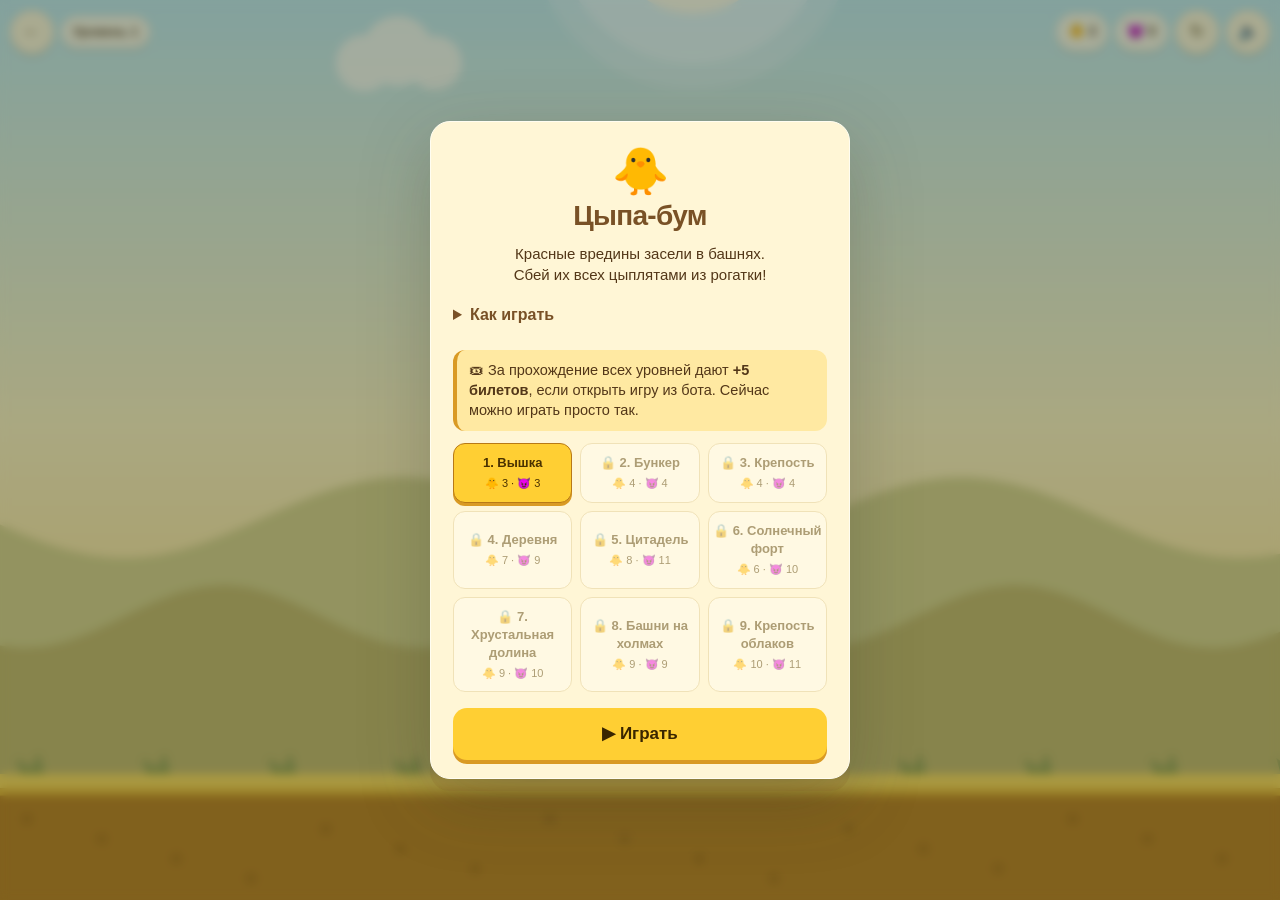
==== commit 5d9aa58c: "Add files via upload" ====
--- a/game.html
+++ b/game.html
@@ -441,6 +441,7 @@
   constructor(idx) {
     const L = LEVELS[idx];
     this.idx = idx; this.t = 0; this.state = "play";
+    this.steps = 0; this.shots = [];
     this.width = L.width || W;                       // a wide level is longer than the screen
     this.vmax = V_MAX * (L.power || 1);              // and has a stronger slingshot to reach its far end
     this.world = new World(); this.blocks = []; this.foes = []; this.birds = []; this.statics = [];
@@ -463,6 +464,7 @@
 
   launch(vx, vy, x, y) {
     if (!this.canShoot()) return null;
+    this.shots.push({ step: this.steps, x, y, vx, vy });
     this.birdsLeft--; this.lastLaunch = this.t;
     const bird = this.world.add(makeBody({ kind: "bird", x, y: Math.min(y, GROUND - BIRD.r - 0.02), r: BIRD.r, m: BIRD.m, fr: 0.5, vx, vy, slowFor: 0 }));
     this.birds.push(bird);
@@ -501,6 +503,7 @@
   step() {
     if (this.state !== "play") return;
     const w = this.world;
+    this.steps++;
     this.t += DT;
     w.detect();
     for (const arb of w.arbs.values()) {
@@ -565,6 +568,8 @@
 const inTelegram = Boolean(tg && tg.platform && tg.platform !== "unknown");
 const $ = (id) => document.getElementById(id);
 const params = new URLSearchParams(location.search);
+const assaultMode = params.get("mode") === "assault";
+let assaultEvent = null, assaultNonce = null;
 const BOT = params.get("bot") || "YooStonkBot";
 
 // Exact trusted endpoint. Update this value in both Mini App pages when the tunnel address changes.
@@ -584,21 +589,27 @@
 
 // state: what the bot knows (is there a giveaway, how far the player got in it, were the tickets given). null: no answer.
 let apiQueue = Promise.resolve();
-function api(action, level) {
+function api(action, level, proof = null) {
   // A fast tap on “Next” must not send the next start before the previous completion.
-  apiQueue = apiQueue.then(() => requestApi(action, level));
+  apiQueue = apiQueue.then(() => requestApi(action, level, proof));
   return apiQueue;
 }
-async function requestApi(action, level) {
+async function requestApi(action, level, proof = null) {
   if (!signed) return null;
   const ctrl = new AbortController(), timer = setTimeout(() => ctrl.abort(), 8000);
   try {
-    const r = await fetch(API + "/api/game", {
+    const r = await fetch(API + (assaultMode ? "/api/assault" : "/api/game"), {
       method: "POST", signal: ctrl.signal,
       headers: { "Content-Type": "application/json", "ngrok-skip-browser-warning": "1" },
-      body: JSON.stringify({ initData: tg.initData, action, level }),
+      body: JSON.stringify({ initData: tg.initData, action, level,
+        ...(assaultMode ? { event_id: assaultEvent, version: "assault-v1", ...(proof || {}) } : {}) }),
     });
     const data = await r.json();
+    if (assaultMode && data && data.assault) {
+      assaultEvent = data.assault.event_id;
+      if (data.nonce) assaultNonce = data.nonce;
+      return { ...data, ...data.assault };
+    }
     return data && !data.error ? data : null;
   } catch (e) {
     return null;
@@ -1053,11 +1064,24 @@
 // Levels done in a row. The bot's count rules whenever it answers (a new giveaway starts the run over);
 // the browser's own count is only for playing outside Telegram.
 function doneCount() {
+  if (assaultMode) return server ? Math.max(0, Math.min(LEVELS.length, Number(server.done) || 0)) : 0;
   return server ? server.done : Math.min(LEVELS.length, parseInt(store.get("cb_done", "0"), 10) || 0);
 }
 function unlocked() { return Math.min(LEVELS.length, doneCount() + 1); }
 
 function rewardLine() {
+  if (assaultMode) {
+    if (!signed) return "Штурм доступен только через бота в Telegram.";
+    if (!server) return "Загружаю состояние штурма…";
+    if (server.error) return "Штурм недоступен. Вернись на сайт и обнови состояние.";
+    if (server.status === "none") return "Штурм ещё не объявлен.";
+    if (server.status === "scheduled") return `Старт: ${new Date(Number(server.starts_at) * 1000).toLocaleString("ru-RU")}. До старта прохождения не засчитываются.`;
+    const count = Math.max(0, Math.min(30, Number(server.count) || 0));
+    const place = Number(server.place) || 0;
+    return `Вместе прошли: <b>${count} из 30</b>.<br>` +
+      (place ? `Твоё место: <b>${place}</b>. ` : "Пройди все девять уровней по порядку. ") +
+      "Первым трём — по два дополнительных открытия после общей цели. Всем участникам штурма — ещё один билет в этом розыгрыше. Обычная награда за игру сохраняется.";
+  }
   if (!signed) return "🎟 За прохождение всех уровней дают <b>+5 билетов</b>, если открыть игру из бота. Сейчас можно играть просто так.";
   if (!server) return "Не получилось связаться с ботом — пока играй просто так.";
   if (!server.giveaway) return "Сейчас розыгрыша нет — играй ради удовольствия. Начнётся новый — за прохождение всех уровней дадут <b>+5 билетов</b>.";
@@ -1075,7 +1099,7 @@
   let pick = Math.min(open, LEVELS.length) - 1;
   show(`
     <div class="big">🐥</div>
-    <h1>Цыпа-бум</h1>
+    <h1>${assaultMode ? "Общий штурм" : "Цыпа-бум"}</h1>
     <p class="center">Красные вредины засели в башнях.<br>Сбей их всех цыплятами из рогатки!</p>
     <details><summary>Как играть</summary><ol>
       <li><b>Потяни цыплёнка назад</b> и отпусти. Чем сильнее натянешь, тем дальше полетит.</li>
@@ -1087,25 +1111,44 @@
     </ol></details>
     <div class="reward">${rewardLine()}</div>
     <div class="levels">${LEVELS.map((L, i) => `<button type="button" data-i="${i}" ${i < open ? "" : "disabled"}>${i < open ? (i < doneCount() ? "✓ " : "") : "🔒 "}${i + 1}. ${L.name}<small>🐥 ${L.birds} · 😈 ${L.foes.length}</small></button>`).join("")}</div>
-    <button class="go" id="play">▶ Играть</button>`);
+    <button class="go" id="play" ${assaultMode && (!signed || !server || server.error || server.status !== "active" || doneCount() >= LEVELS.length) ? "disabled" : ""}>▶ Играть</button>
+    ${assaultMode ? '<button class="ghost" id="refresh-assault">Обновить состояние</button>' : ""}`);
   const buttons = [...document.querySelectorAll(".levels button")];
   const mark = () => buttons.forEach((b, i) => b.classList.toggle("on", i === pick));
   buttons.forEach((b, i) => b.addEventListener("click", () => { pick = i; mark(); }));
   mark();
   $("play").addEventListener("click", () => { AUDIO.start(); startLevel(pick); });
-}
-
-function startLevel(i) {
+  if (assaultMode) $("refresh-assault").onclick = async () => {
+    $("refresh-assault").disabled = true;
+    const r = await api("state");
+    if (r) server = r;
+    welcome();
+  };
+}
+
+async function startLevel(i) {
+  if (assaultMode) {
+    assaultNonce = null;
+    show('<h1>Готовлю попытку…</h1><p>Сервер закрепляет уровень за твоим аккаунтом.</p>');
+    const r = await api("start", i + 1);
+    if (!r || r.error || !r.nonce) {
+      if (r) server = r;
+      welcome();
+      return;
+    }
+    server = r;
+  }
   level = i; game = new Game(i); ended = false; drag = null; trail = []; oldTrail = []; parts = []; acc = 0;
   menu = false; resize();                            // a big level turns the screen sideways
   CAM.start();
   $("lvl").innerHTML = `${i + 1}/${LEVELS.length}<small>${LEVELS[i].name}</small>`;
   updateHUD();
   hide();
-  api("start", i + 1);
+  if (!assaultMode) api("start", i + 1);
 }
 
 async function onWin() {
+  if (assaultMode) return onAssaultWin();
   AUDIO.play("win");
   if (inTelegram) tg.HapticFeedback.notificationOccurred("success");
   // The run grows only in order: level 3 played on its own (again, after the run) is not "everything passed".
@@ -1142,6 +1185,26 @@
   if ($("prize")) $("prize").innerHTML = text;
 }
 
+async function onAssaultWin() {
+  AUDIO.play("win");
+  const proof = { nonce: assaultNonce, shots: game.shots.map(s => ({ ...s })), steps: game.steps };
+  show('<h1>Проверяю прохождение…</h1><p>Место закрепляет сервер после проверки выстрелов.</p>');
+  const submit = async () => {
+    const r = await api("level", level + 1, proof);
+    if (r) server = r;
+    if (!r || r.error || Number(r.done) < level + 1) {
+      show('<h1>Прохождение не подтверждено</h1><p>Связь прервалась или проверка не прошла. Можно повторить отправку той же попытки.</p><button class="go" id="resend">Отправить снова</button><button class="ghost" id="menu">К уровням</button>');
+      $("resend").onclick = () => { show('<h1>Проверяю…</h1>'); submit(); };
+      $("menu").onclick = welcome;
+      return;
+    }
+    const last = level === LEVELS.length - 1;
+    show(`<h1>${last ? "Штурм пройден!" : `Уровень ${level + 1} подтверждён`}</h1><div class="reward">${rewardLine()}</div><button class="go" id="continue">${last ? "К уровням" : "Следующий уровень"}</button>`);
+    $("continue").onclick = last ? welcome : () => startLevel(level + 1);
+  };
+  await submit();
+}
+
 function onLose() {
   AUDIO.play("lose");
   const n = game.foes.length;
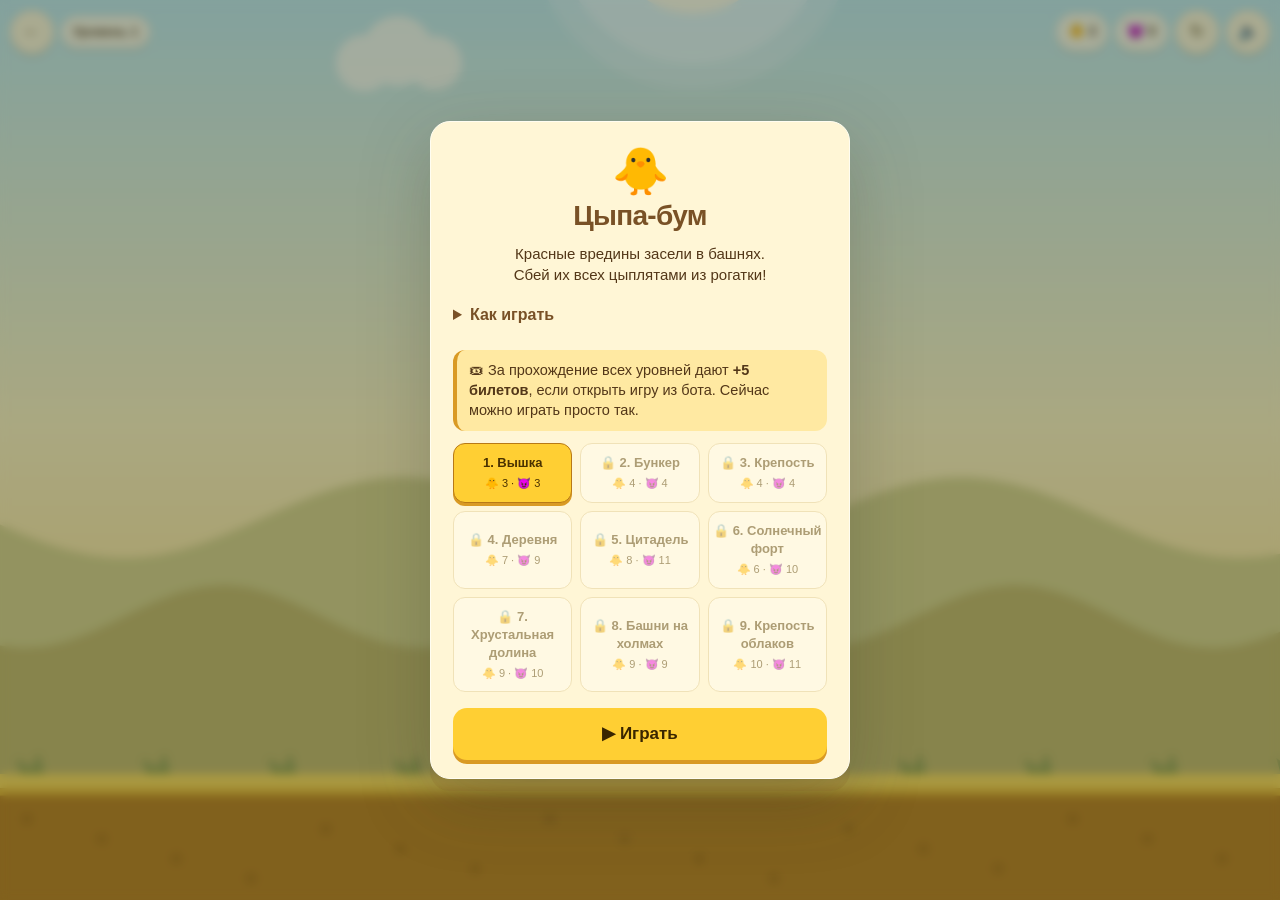
==== commit acdd7bff: "Add files via upload" ====
--- a/game.html
+++ b/game.html
@@ -569,6 +569,8 @@
 const $ = (id) => document.getElementById(id);
 const params = new URLSearchParams(location.search);
 const assaultMode = params.get("mode") === "assault";
+const passMode = params.get("mode") === "battlepass";
+const verifiedMode = assaultMode || passMode;
 let assaultEvent = null, assaultNonce = null;
 const BOT = params.get("bot") || "YooStonkBot";
 
@@ -598,13 +600,17 @@
   if (!signed) return null;
   const ctrl = new AbortController(), timer = setTimeout(() => ctrl.abort(), 8000);
   try {
-    const r = await fetch(API + (assaultMode ? "/api/assault" : "/api/game"), {
+    const r = await fetch(API + (assaultMode ? "/api/assault" : passMode ? "/api/battle-pass" : "/api/game"), {
       method: "POST", signal: ctrl.signal,
       headers: { "Content-Type": "application/json", "ngrok-skip-browser-warning": "1" },
       body: JSON.stringify({ initData: tg.initData, action, level,
-        ...(assaultMode ? { event_id: assaultEvent, version: "assault-v1", ...(proof || {}) } : {}) }),
+        ...(assaultMode ? { event_id: assaultEvent, version: "assault-v1", ...(proof || {}) } : passMode ? (proof || {}) : {}) }),
     });
     const data = await r.json();
+    if (passMode && data) {
+      if (data.nonce) assaultNonce = data.nonce;
+      return data.battlepass ? { ...data, ...data.battlepass } : data;
+    }
     if (assaultMode && data && data.assault) {
       assaultEvent = data.assault.event_id;
       if (data.nonce) assaultNonce = data.nonce;
@@ -1064,12 +1070,17 @@
 // Levels done in a row. The bot's count rules whenever it answers (a new giveaway starts the run over);
 // the browser's own count is only for playing outside Telegram.
 function doneCount() {
-  if (assaultMode) return server ? Math.max(0, Math.min(LEVELS.length, Number(server.done) || 0)) : 0;
+  if (verifiedMode) return server ? Math.max(0, Math.min(LEVELS.length, Number(server.done) || 0)) : 0;
   return server ? server.done : Math.min(LEVELS.length, parseInt(store.get("cb_done", "0"), 10) || 0);
 }
 function unlocked() { return Math.min(LEVELS.length, doneCount() + 1); }
 
 function rewardLine() {
+  if (passMode) {
+    if (!signed) return "Игра пропуска доступна через бота в Telegram.";
+    if (!server || server.error || server.status !== "active") return "Пропуск недоступен. Вернись на сайт и обнови состояние.";
+    return "Уровни подтверждает сервер. Пройдено: <b>" + doneCount() + " из 9</b>. Задания игры дают до <b>300 XP</b> пропуска.";
+  }
   if (assaultMode) {
     if (!signed) return "Штурм доступен только через бота в Telegram.";
     if (!server) return "Загружаю состояние штурма…";
@@ -1099,7 +1110,7 @@
   let pick = Math.min(open, LEVELS.length) - 1;
   show(`
     <div class="big">🐥</div>
-    <h1>${assaultMode ? "Общий штурм" : "Цыпа-бум"}</h1>
+    <h1>${assaultMode ? "Общий штурм" : passMode ? "Игра пропуска" : "Цыпа-бум"}</h1>
     <p class="center">Красные вредины засели в башнях.<br>Сбей их всех цыплятами из рогатки!</p>
     <details><summary>Как играть</summary><ol>
       <li><b>Потяни цыплёнка назад</b> и отпусти. Чем сильнее натянешь, тем дальше полетит.</li>
@@ -1111,14 +1122,14 @@
     </ol></details>
     <div class="reward">${rewardLine()}</div>
     <div class="levels">${LEVELS.map((L, i) => `<button type="button" data-i="${i}" ${i < open ? "" : "disabled"}>${i < open ? (i < doneCount() ? "✓ " : "") : "🔒 "}${i + 1}. ${L.name}<small>🐥 ${L.birds} · 😈 ${L.foes.length}</small></button>`).join("")}</div>
-    <button class="go" id="play" ${assaultMode && (!signed || !server || server.error || server.status !== "active" || doneCount() >= LEVELS.length) ? "disabled" : ""}>▶ Играть</button>
-    ${assaultMode ? '<button class="ghost" id="refresh-assault">Обновить состояние</button>' : ""}`);
+    <button class="go" id="play" ${verifiedMode && (!signed || !server || server.error || server.status !== "active" || doneCount() >= LEVELS.length) ? "disabled" : ""}>▶ Играть</button>
+    ${verifiedMode ? '<button class="ghost" id="refresh-assault">Обновить состояние</button>' : ""}`);
   const buttons = [...document.querySelectorAll(".levels button")];
   const mark = () => buttons.forEach((b, i) => b.classList.toggle("on", i === pick));
   buttons.forEach((b, i) => b.addEventListener("click", () => { pick = i; mark(); }));
   mark();
   $("play").addEventListener("click", () => { AUDIO.start(); startLevel(pick); });
-  if (assaultMode) $("refresh-assault").onclick = async () => {
+  if (verifiedMode) $("refresh-assault").onclick = async () => {
     $("refresh-assault").disabled = true;
     const r = await api("state");
     if (r) server = r;
@@ -1127,7 +1138,7 @@
 }
 
 async function startLevel(i) {
-  if (assaultMode) {
+  if (verifiedMode) {
     assaultNonce = null;
     show('<h1>Готовлю попытку…</h1><p>Сервер закрепляет уровень за твоим аккаунтом.</p>');
     const r = await api("start", i + 1);
@@ -1144,11 +1155,11 @@
   $("lvl").innerHTML = `${i + 1}/${LEVELS.length}<small>${LEVELS[i].name}</small>`;
   updateHUD();
   hide();
-  if (!assaultMode) api("start", i + 1);
+  if (!verifiedMode) api("start", i + 1);
 }
 
 async function onWin() {
-  if (assaultMode) return onAssaultWin();
+  if (verifiedMode) return onAssaultWin();
   AUDIO.play("win");
   if (inTelegram) tg.HapticFeedback.notificationOccurred("success");
   // The run grows only in order: level 3 played on its own (again, after the run) is not "everything passed".
@@ -1188,7 +1199,7 @@
 async function onAssaultWin() {
   AUDIO.play("win");
   const proof = { nonce: assaultNonce, shots: game.shots.map(s => ({ ...s })), steps: game.steps };
-  show('<h1>Проверяю прохождение…</h1><p>Место закрепляет сервер после проверки выстрелов.</p>');
+  show('<h1>Проверяю прохождение…</h1><p>Сервер проверяет запись выстрелов.</p>');
   const submit = async () => {
     const r = await api("level", level + 1, proof);
     if (r) server = r;
@@ -1199,7 +1210,7 @@
       return;
     }
     const last = level === LEVELS.length - 1;
-    show(`<h1>${last ? "Штурм пройден!" : `Уровень ${level + 1} подтверждён`}</h1><div class="reward">${rewardLine()}</div><button class="go" id="continue">${last ? "К уровням" : "Следующий уровень"}</button>`);
+    show(`<h1>${last ? (passMode ? "Игра пропуска пройдена!" : "Штурм пройден!") : `Уровень ${level + 1} подтверждён`}</h1><div class="reward">${rewardLine()}</div><button class="go" id="continue">${last ? "К уровням" : "Следующий уровень"}</button>`);
     $("continue").onclick = last ? welcome : () => startLevel(level + 1);
   };
   await submit();
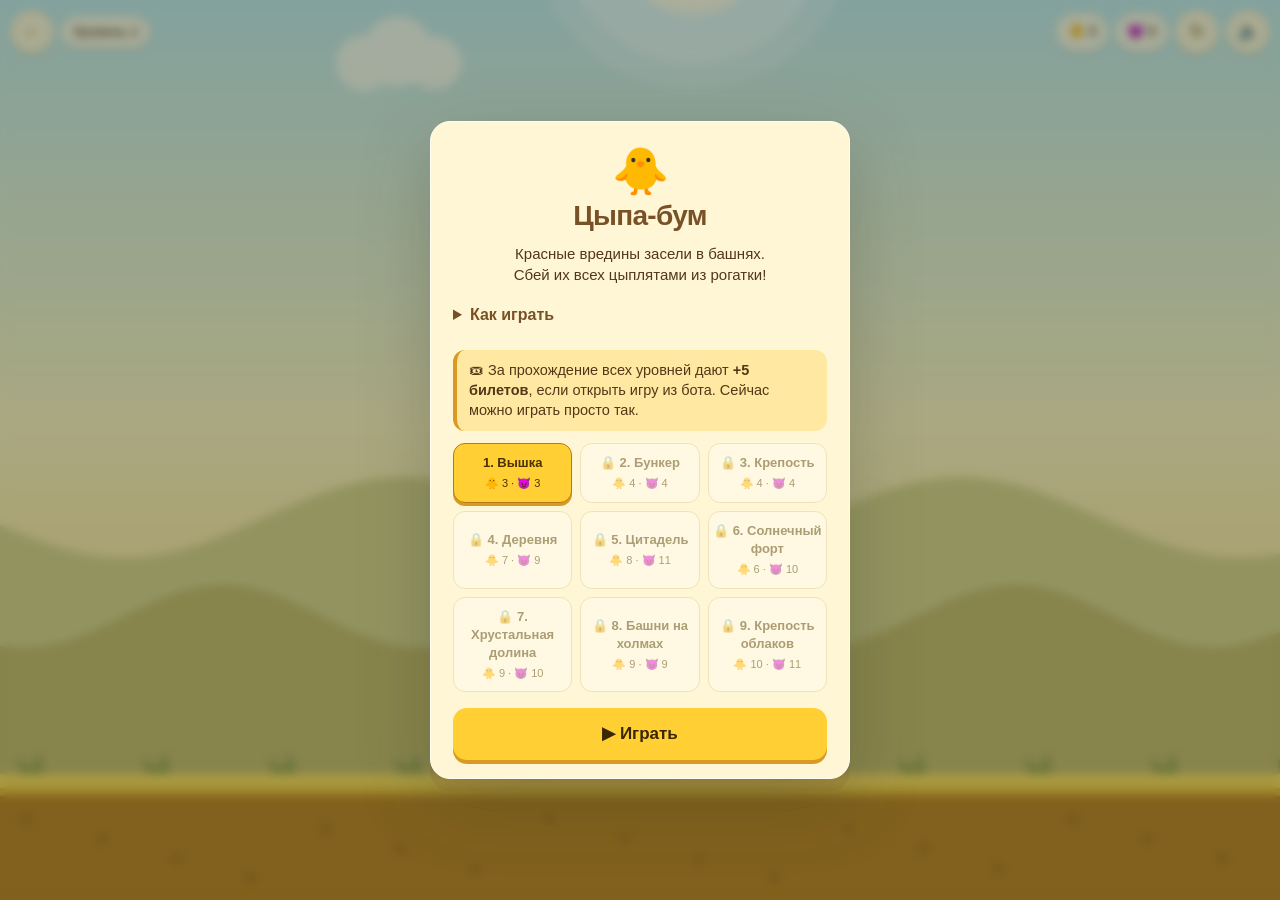
==== commit 75239653: "Add files via upload" ====
--- a/game.html
+++ b/game.html
@@ -570,7 +570,7 @@
 const params = new URLSearchParams(location.search);
 const assaultMode = params.get("mode") === "assault";
 const passMode = params.get("mode") === "battlepass";
-const verifiedMode = assaultMode || passMode;
+const verifiedMode = assaultMode || passMode || Boolean(inTelegram && tg.initData);
 let assaultEvent = null, assaultNonce = null;
 const BOT = params.get("bot") || "YooStonkBot";
 
@@ -604,9 +604,10 @@
       method: "POST", signal: ctrl.signal,
       headers: { "Content-Type": "application/json", "ngrok-skip-browser-warning": "1" },
       body: JSON.stringify({ initData: tg.initData, action, level,
-        ...(assaultMode ? { event_id: assaultEvent, version: "assault-v1", ...(proof || {}) } : passMode ? (proof || {}) : {}) }),
+        ...(assaultMode ? { event_id: assaultEvent, version: "assault-v1", ...(proof || {}) } : (proof || {})) }),
     });
     const data = await r.json();
+    if (data && data.nonce) assaultNonce = data.nonce;
     if (passMode && data) {
       if (data.nonce) assaultNonce = data.nonce;
       return data.battlepass ? { ...data, ...data.battlepass } : data;
@@ -1094,6 +1095,7 @@
       "Первым трём — по два дополнительных открытия после общей цели. Всем участникам штурма — ещё один билет в этом розыгрыше. Обычная награда за игру сохраняется.";
   }
   if (!signed) return "🎟 За прохождение всех уровней дают <b>+5 билетов</b>, если открыть игру из бота. Сейчас можно играть просто так.";
+  if (server && server.reward) return `🎟 <b>+${Number(server.reward) || 0} билетов</b> начислены! Теперь у тебя <b>${Number(server.tickets) || 0}</b>.`;
   if (!server) return "Не получилось связаться с ботом — пока играй просто так.";
   if (!server.giveaway) return "Сейчас розыгрыша нет — играй ради удовольствия. Начнётся новый — за прохождение всех уровней дадут <b>+5 билетов</b>.";
   if (server.claimed) return "✅ Билеты за этот розыгрыш ты уже получил. Играй просто так!";
@@ -1122,7 +1124,7 @@
     </ol></details>
     <div class="reward">${rewardLine()}</div>
     <div class="levels">${LEVELS.map((L, i) => `<button type="button" data-i="${i}" ${i < open ? "" : "disabled"}>${i < open ? (i < doneCount() ? "✓ " : "") : "🔒 "}${i + 1}. ${L.name}<small>🐥 ${L.birds} · 😈 ${L.foes.length}</small></button>`).join("")}</div>
-    <button class="go" id="play" ${verifiedMode && (!signed || !server || server.error || server.status !== "active" || doneCount() >= LEVELS.length) ? "disabled" : ""}>▶ Играть</button>
+    <button class="go" id="play" ${verifiedMode && (!signed || !server || server.error || ((assaultMode || passMode) && (server.status !== "active" || doneCount() >= LEVELS.length))) ? "disabled" : ""}>▶ Играть</button>
     ${verifiedMode ? '<button class="ghost" id="refresh-assault">Обновить состояние</button>' : ""}`);
   const buttons = [...document.querySelectorAll(".levels button")];
   const mark = () => buttons.forEach((b, i) => b.classList.toggle("on", i === pick));
@@ -1210,7 +1212,7 @@
       return;
     }
     const last = level === LEVELS.length - 1;
-    show(`<h1>${last ? (passMode ? "Игра пропуска пройдена!" : "Штурм пройден!") : `Уровень ${level + 1} подтверждён`}</h1><div class="reward">${rewardLine()}</div><button class="go" id="continue">${last ? "К уровням" : "Следующий уровень"}</button>`);
+    show(`<h1>${last ? (passMode ? "Игра пропуска пройдена!" : assaultMode ? "Штурм пройден!" : "Все уровни пройдены!") : `Уровень ${level + 1} подтверждён`}</h1><div class="reward">${rewardLine()}</div><button class="go" id="continue">${last ? "К уровням" : "Следующий уровень"}</button>`);
     $("continue").onclick = last ? welcome : () => startLevel(level + 1);
   };
   await submit();
